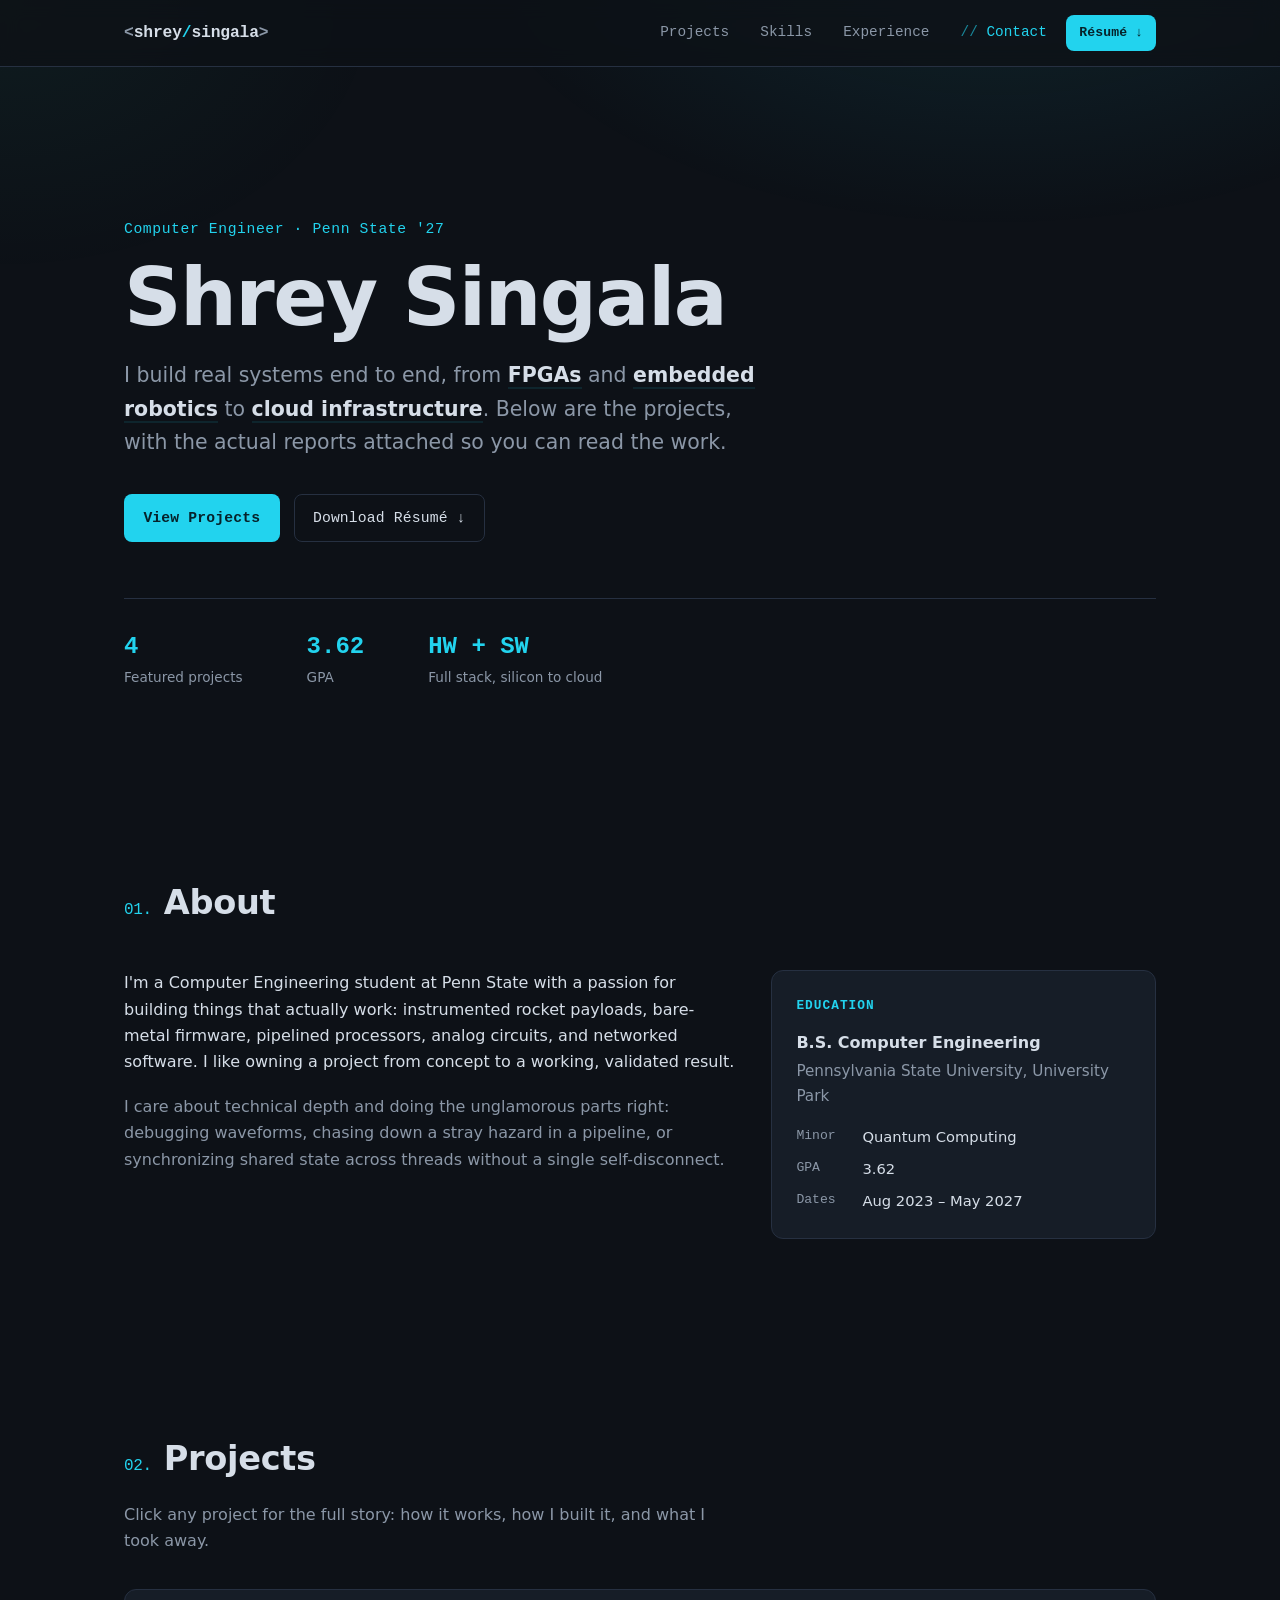
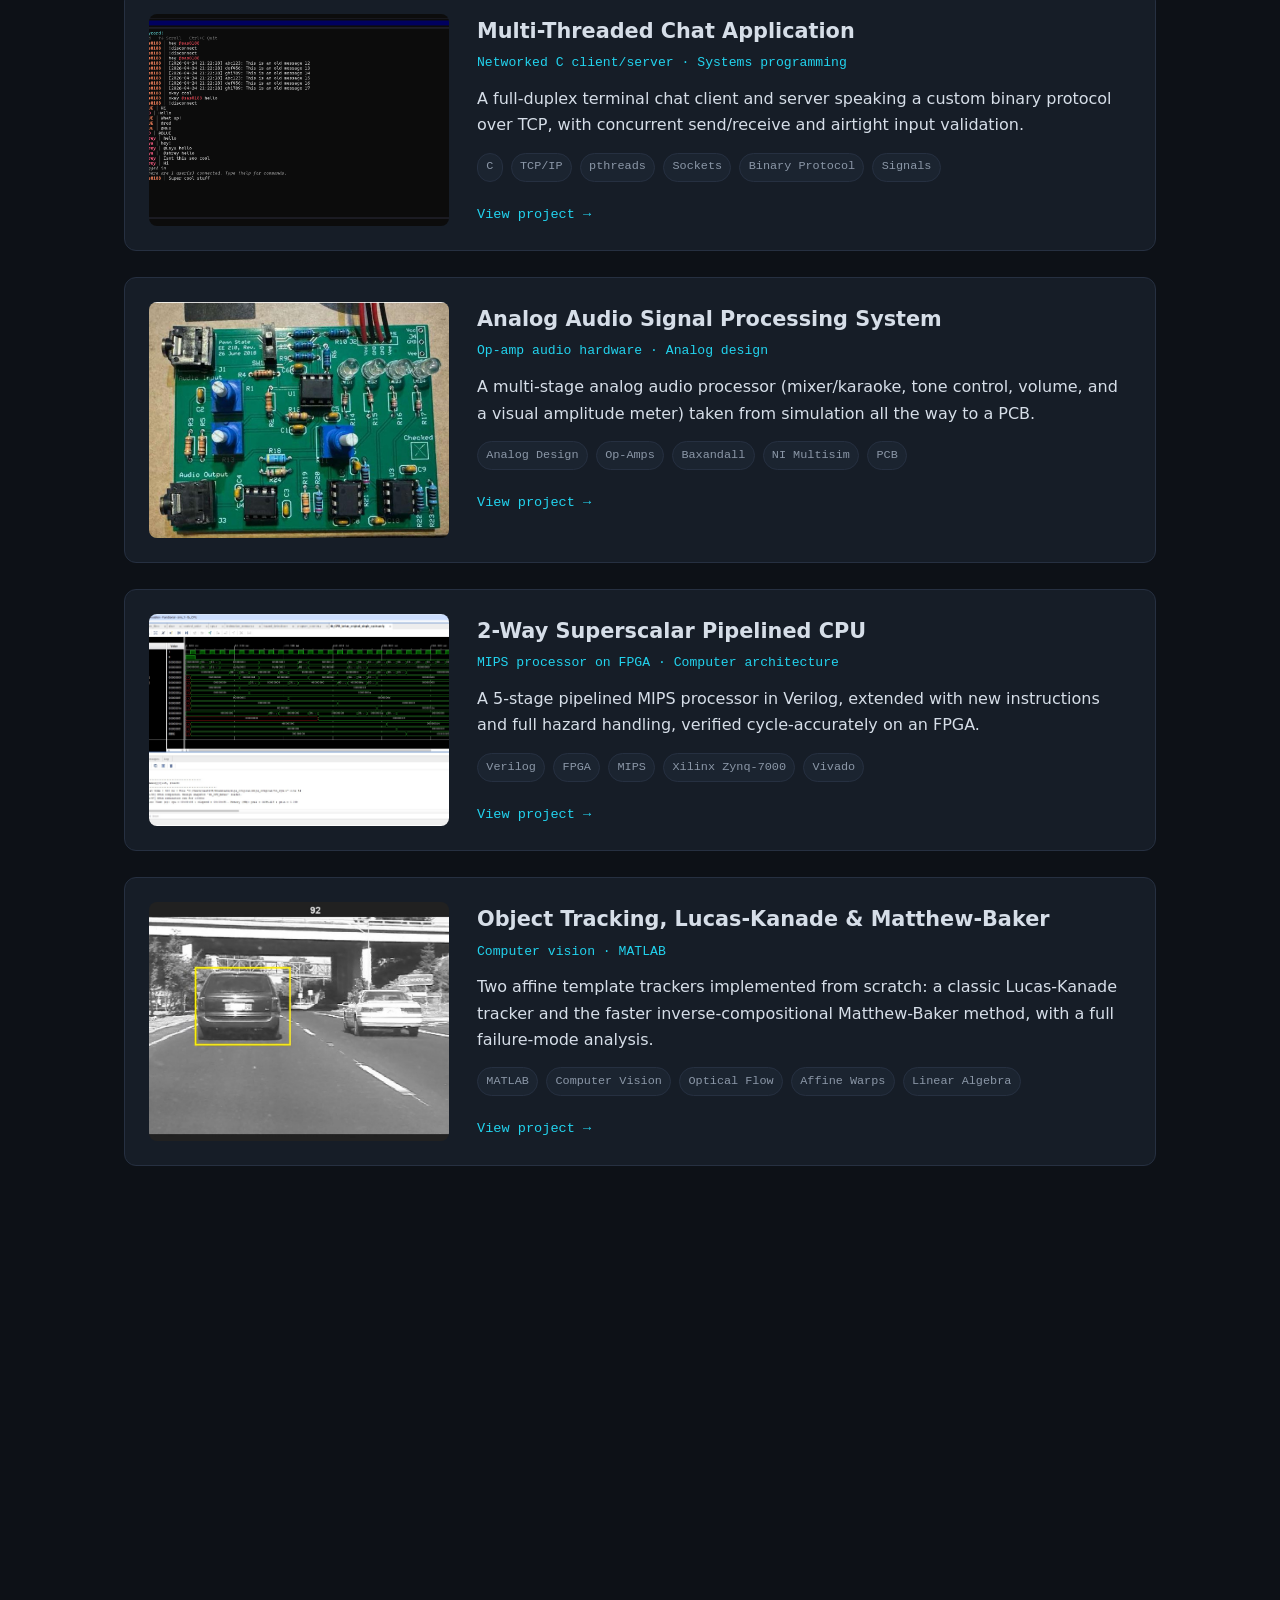
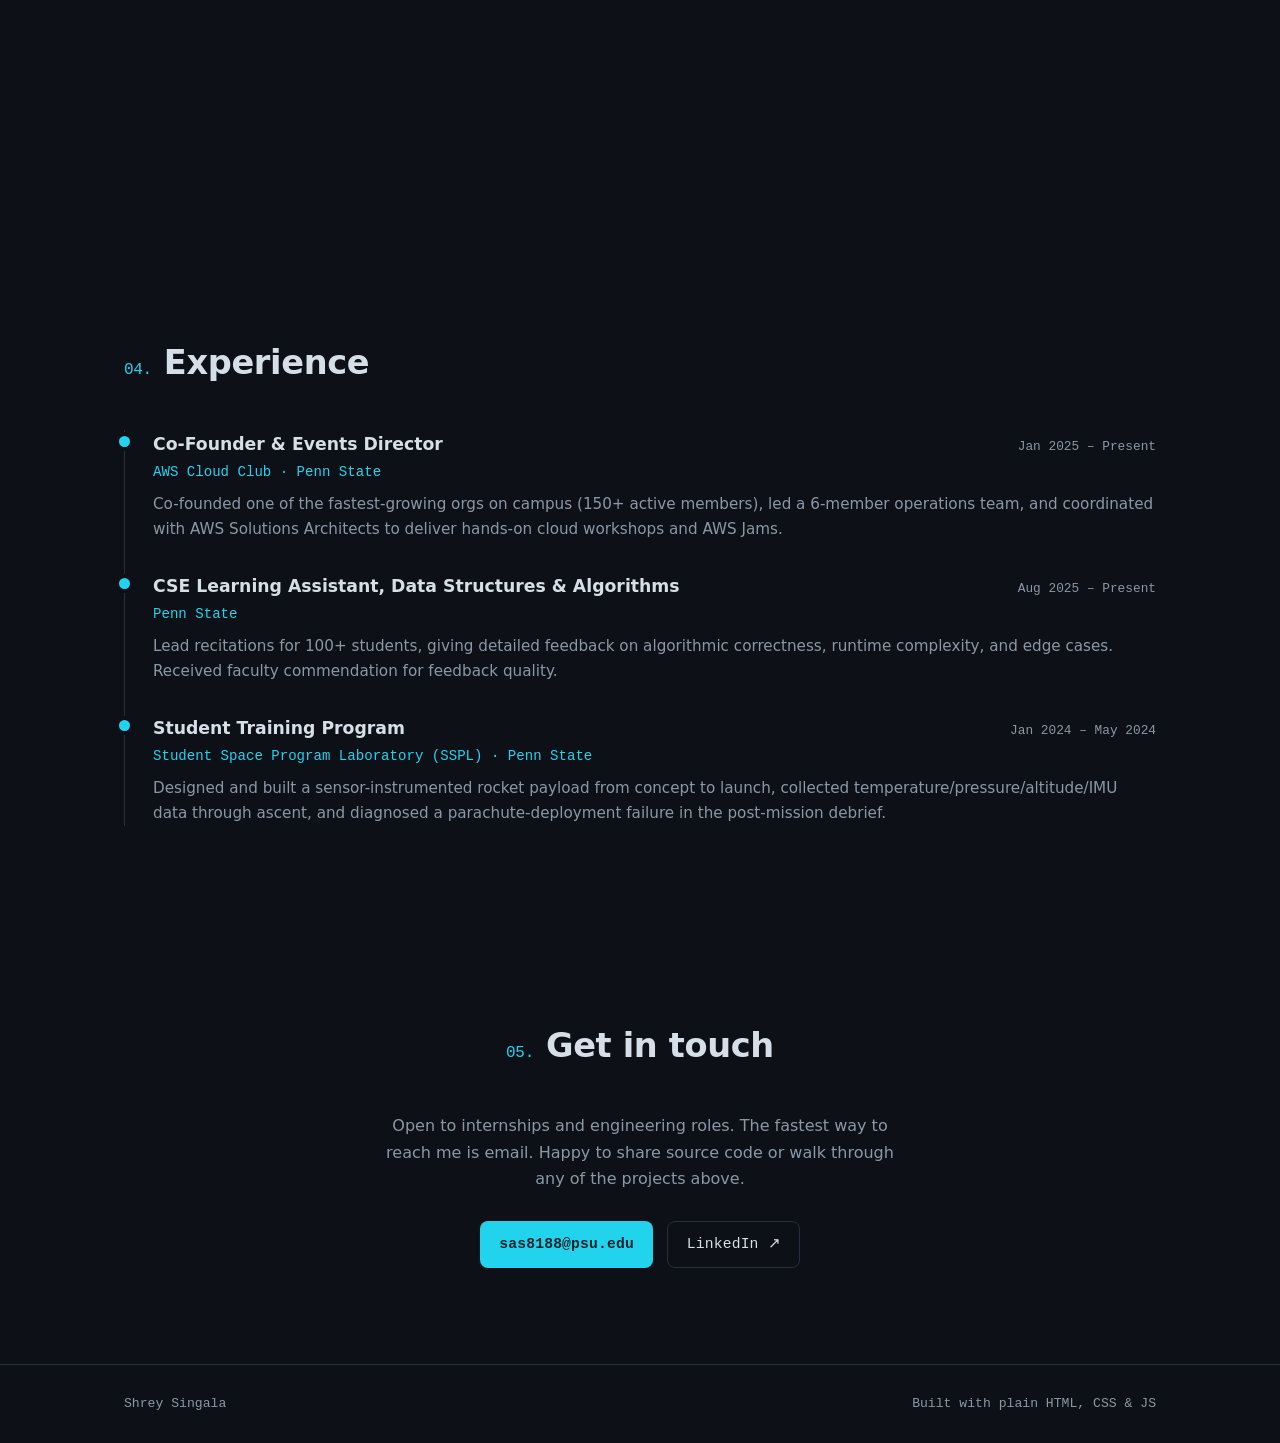
==== index.html @ 759f67b8 "Initial portfolio site Co-Authored-By: Claude Opus 4.8 <noreply@anthropic.com>" ====
<!DOCTYPE html>
<html lang="en">
<head>
  <meta charset="UTF-8" />
  <meta name="viewport" content="width=device-width, initial-scale=1.0" />
  <title>Shrey Singala | Computer Engineer</title>
  <meta name="description" content="Portfolio of Shrey Singala, Computer Engineering student at Penn State: embedded systems, FPGAs, firmware, and software projects with downloadable reports." />
  <link rel="preconnect" href="https://fonts.googleapis.com" />
  <link rel="icon" href="data:image/svg+xml,%3Csvg xmlns='http://www.w3.org/2000/svg' viewBox='0 0 100 100'%3E%3Crect width='100' height='100' rx='20' fill='%230d1117'/%3E%3Ctext x='50' y='68' font-size='56' text-anchor='middle' fill='%2322d3ee' font-family='monospace'%3ES%3C/text%3E%3C/svg%3E" />
  <link rel="stylesheet" href="css/styles.css" />
</head>
<body>
  <!-- ===================== NAV ===================== -->
  <header class="nav" id="top">
    <div class="nav__inner container">
      <a href="#top" class="nav__brand">
        <span class="nav__brand-bracket">&lt;</span>shrey<span class="nav__brand-slash">/</span>singala<span class="nav__brand-bracket">&gt;</span>
      </a>

      <button class="nav__toggle" id="navToggle" aria-label="Toggle navigation" aria-expanded="false" aria-controls="navMenu">
        <span></span><span></span><span></span>
      </button>

      <nav class="nav__menu" id="navMenu" aria-label="Primary">
        <a href="#projects" class="nav__link">Projects</a>
        <a href="#skills" class="nav__link">Skills</a>
        <a href="#experience" class="nav__link">Experience</a>
        <a href="#contact" class="nav__link">Contact</a>
        <a href="assets/resume/Shrey_Singala.pdf" class="btn btn--sm btn--accent" target="_blank" rel="noopener">Résumé ↓</a>
      </nav>
    </div>
  </header>

  <main>
    <!-- ===================== HERO ===================== -->
    <section class="hero">
      <div class="container hero__inner reveal">
        <p class="hero__eyebrow">Computer Engineer · Penn State '27</p>
        <h1 class="hero__title">Shrey Singala</h1>
        <p class="hero__tagline">
          I build real systems end to end, from <span class="hl">FPGAs</span> and
          <span class="hl">embedded robotics</span> to <span class="hl">cloud infrastructure</span>.
          Below are the projects, with the actual reports attached so you can read the work.
        </p>
        <div class="hero__cta">
          <a href="#projects" class="btn btn--accent">View Projects</a>
          <a href="assets/resume/Shrey_Singala.pdf" class="btn btn--ghost" target="_blank" rel="noopener">Download Résumé ↓</a>
        </div>
        <ul class="hero__stats">
          <li><span class="hero__stat-num">4</span><span class="hero__stat-label">Featured projects</span></li>
          <li><span class="hero__stat-num">3.62</span><span class="hero__stat-label">GPA</span></li>
          <li><span class="hero__stat-num">HW + SW</span><span class="hero__stat-label">Full stack, silicon to cloud</span></li>
        </ul>
      </div>
    </section>

    <!-- ===================== ABOUT ===================== -->
    <section class="section" id="about">
      <div class="container reveal">
        <h2 class="section__title"><span class="section__num">01.</span> About</h2>
        <div class="about__grid">
          <div class="about__bio">
            <p>
              I'm a Computer Engineering student at Penn State with a passion for building things that
              actually work: instrumented rocket payloads, bare-metal firmware, pipelined processors,
              analog circuits, and networked software. I like owning a project from concept to a
              working, validated result.
            </p>
            <p>
              I care about technical depth and doing the unglamorous parts right: debugging waveforms,
              chasing down a stray hazard in a pipeline, or synchronizing shared state across threads
              without a single self-disconnect.
            </p>
          </div>
          <aside class="about__card">
            <h3 class="about__card-title">Education</h3>
            <p class="about__degree">B.S. Computer Engineering</p>
            <p class="about__school">Pennsylvania State University, University Park</p>
            <ul class="about__meta">
              <li><span>Minor</span> Quantum Computing</li>
              <li><span>GPA</span> 3.62</li>
              <li><span>Dates</span> Aug 2023 – May 2027</li>
            </ul>
          </aside>
        </div>
      </div>
    </section>

    <!-- ===================== PROJECTS ===================== -->
    <section class="section" id="projects">
      <div class="container">
        <h2 class="section__title reveal"><span class="section__num">02.</span> Projects</h2>
        <p class="section__sub reveal">Click any project for the full story: how it works, how I built it, and what I took away.</p>

        <!-- Project 1: Chat App -->
        <a class="project reveal" href="projects/chat-application.html">
          <div class="project__media">
            <img src="assets/img/chat-interface.png" alt="Multi-threaded chat application terminal interface" loading="lazy" />
          </div>
          <div class="project__body">
            <div class="project__head">
              <h3 class="project__title">Multi-Threaded Chat Application</h3>
            </div>
            <p class="project__meta">Networked C client/server · Systems programming</p>
            <p class="project__lead">
              A full-duplex terminal chat client and server speaking a custom binary protocol over TCP,
              with concurrent send/receive and airtight input validation.
            </p>
            <ul class="project__tags">
              <li>C</li><li>TCP/IP</li><li>pthreads</li><li>Sockets</li><li>Binary Protocol</li><li>Signals</li>
            </ul>
            <span class="project__cta">View project →</span>
          </div>
        </a>

        <!-- Project 2: Analog Audio -->
        <a class="project reveal" href="projects/analog-audio.html">
          <div class="project__media">
            <img src="assets/img/analog-pcb.jpg" alt="Analog audio processor PCB layout" loading="lazy" />
          </div>
          <div class="project__body">
            <div class="project__head">
              <h3 class="project__title">Analog Audio Signal Processing System</h3>
            </div>
            <p class="project__meta">Op-amp audio hardware · Analog design</p>
            <p class="project__lead">
              A multi-stage analog audio processor (mixer/karaoke, tone control, volume, and a
              visual amplitude meter) taken from simulation all the way to a PCB.
            </p>
            <ul class="project__tags">
              <li>Analog Design</li><li>Op-Amps</li><li>Baxandall</li><li>NI Multisim</li><li>PCB</li>
            </ul>
            <span class="project__cta">View project →</span>
          </div>
        </a>

        <!-- Project 3: Pipelined CPU -->
        <a class="project reveal" href="projects/pipelined-cpu.html">
          <div class="project__media">
            <img src="assets/img/cpu-waveform.jpg" alt="Vivado waveform simulation of the pipelined CPU" loading="lazy" />
          </div>
          <div class="project__body">
            <div class="project__head">
              <h3 class="project__title">2-Way Superscalar Pipelined CPU</h3>
            </div>
            <p class="project__meta">MIPS processor on FPGA · Computer architecture</p>
            <p class="project__lead">
              A 5-stage pipelined MIPS processor in Verilog, extended with new instructions and full
              hazard handling, verified cycle-accurately on an FPGA.
            </p>
            <ul class="project__tags">
              <li>Verilog</li><li>FPGA</li><li>MIPS</li><li>Xilinx Zynq-7000</li><li>Vivado</li>
            </ul>
            <span class="project__cta">View project →</span>
          </div>
        </a>

        <!-- Project 4: Object Tracking (CV) -->
        <a class="project reveal" href="projects/object-tracking.html">
          <div class="project__media">
            <img src="assets/img/object-tracking-car.jpg" alt="Matthew-Baker tracker following a car" loading="lazy" />
          </div>
          <div class="project__body">
            <div class="project__head">
              <h3 class="project__title">Object Tracking, Lucas-Kanade &amp; Matthew-Baker</h3>
            </div>
            <p class="project__meta">Computer vision · MATLAB</p>
            <p class="project__lead">
              Two affine template trackers implemented from scratch: a classic Lucas-Kanade tracker and
              the faster inverse-compositional Matthew-Baker method, with a full failure-mode analysis.
            </p>
            <ul class="project__tags">
              <li>MATLAB</li><li>Computer Vision</li><li>Optical Flow</li><li>Affine Warps</li><li>Linear Algebra</li>
            </ul>
            <span class="project__cta">View project →</span>
          </div>
        </a>
      </div>
    </section>

    <!-- ===================== SKILLS ===================== -->
    <section class="section" id="skills">
      <div class="container reveal">
        <h2 class="section__title"><span class="section__num">03.</span> Skills</h2>
        <div class="skills__grid">
          <div class="skills__group">
            <h3 class="skills__label">Software</h3>
            <ul class="skills__list">
              <li>C / C++</li><li>Python</li><li>Java</li><li>MySQL</li><li>AWS</li><li>TCP/IP</li><li>Git</li><li>Data Analysis</li>
            </ul>
          </div>
          <div class="skills__group">
            <h3 class="skills__label">Hardware</h3>
            <ul class="skills__list">
              <li>Verilog</li><li>FPGA</li><li>STM32</li><li>Bare-Metal Firmware</li><li>I2C</li><li>PWM</li><li>Sensor Fusion</li><li>PID/LQR Control</li><li>3D Modeling</li><li>Analog Circuit Design</li><li>PCB Prototyping</li>
            </ul>
          </div>
        </div>
      </div>
    </section>

    <!-- ===================== EXPERIENCE ===================== -->
    <section class="section" id="experience">
      <div class="container reveal">
        <h2 class="section__title"><span class="section__num">04.</span> Experience</h2>
        <ol class="timeline">
          <li class="timeline__item">
            <div class="timeline__head">
              <h3 class="timeline__role">Co-Founder &amp; Events Director</h3>
              <span class="timeline__date">Jan 2025 – Present</span>
            </div>
            <p class="timeline__org">AWS Cloud Club · Penn State</p>
            <p class="timeline__desc">Co-founded one of the fastest-growing orgs on campus (150+ active members), led a 6-member operations team, and coordinated with AWS Solutions Architects to deliver hands-on cloud workshops and AWS Jams.</p>
          </li>
          <li class="timeline__item">
            <div class="timeline__head">
              <h3 class="timeline__role">CSE Learning Assistant, Data Structures &amp; Algorithms</h3>
              <span class="timeline__date">Aug 2025 – Present</span>
            </div>
            <p class="timeline__org">Penn State</p>
            <p class="timeline__desc">Lead recitations for 100+ students, giving detailed feedback on algorithmic correctness, runtime complexity, and edge cases. Received faculty commendation for feedback quality.</p>
          </li>
          <li class="timeline__item">
            <div class="timeline__head">
              <h3 class="timeline__role">Student Training Program</h3>
              <span class="timeline__date">Jan 2024 – May 2024</span>
            </div>
            <p class="timeline__org">Student Space Program Laboratory (SSPL) · Penn State</p>
            <p class="timeline__desc">Designed and built a sensor-instrumented rocket payload from concept to launch, collected temperature/pressure/altitude/IMU data through ascent, and diagnosed a parachute-deployment failure in the post-mission debrief.</p>
          </li>
        </ol>
      </div>
    </section>

    <!-- ===================== CONTACT ===================== -->
    <section class="section section--contact" id="contact">
      <div class="container reveal">
        <h2 class="section__title"><span class="section__num">05.</span> Get in touch</h2>
        <p class="contact__lead">
          Open to internships and engineering roles. The fastest way to reach me is email.
          Happy to share source code or walk through any of the projects above.
        </p>
        <div class="contact__actions">
          <a href="mailto:sas8188@psu.edu" class="btn btn--accent">sas8188@psu.edu</a>
          <a href="https://www.linkedin.com/in/shrey-singala" class="btn btn--ghost" target="_blank" rel="noopener">LinkedIn ↗</a>
        </div>
      </div>
    </section>
  </main>

  <footer class="footer">
    <div class="container footer__inner">
      <span>Shrey Singala</span>
      <span class="footer__built">Built with plain HTML, CSS &amp; JS</span>
    </div>
  </footer>

  <script src="js/main.js"></script>
</body>
</html>
---- css/styles.css ----
/* ============================================================
   Shrey Singala - Portfolio
   Dark technical theme. No external fonts or CDNs.
   ============================================================ */

:root {
  --bg:        #0d1117;
  --bg-alt:    #0f151d;
  --surface:   #161d27;
  --surface-2: #1b2430;
  --border:    #263041;
  --text:      #d6dee8;
  --text-dim:  #8b97a7;
  --text-faint:#61708250;
  --accent:    #22d3ee;
  --accent-2:  #38f0c0;
  --accent-dim:#22d3ee1a;
  --live:      #f2b544;
  --radius:    12px;
  --radius-sm: 8px;
  --maxw:      1080px;
  --mono: ui-monospace, "SF Mono", "JetBrains Mono", "Cascadia Code", Menlo, Consolas, monospace;
  --sans: system-ui, -apple-system, "Segoe UI", Roboto, Helvetica, Arial, sans-serif;
}

* { box-sizing: border-box; }

html { scroll-behavior: smooth; scroll-padding-top: 84px; }

body {
  margin: 0;
  background: var(--bg);
  color: var(--text);
  font-family: var(--sans);
  font-size: 16px;
  line-height: 1.65;
  -webkit-font-smoothing: antialiased;
  overflow-x: hidden;
}

/* subtle grid backdrop */
body::before {
  content: "";
  position: fixed;
  inset: 0;
  z-index: -1;
  background:
    radial-gradient(900px 500px at 78% -8%, rgba(34,211,238,.10), transparent 60%),
    radial-gradient(700px 500px at 0% 0%, rgba(56,240,192,.05), transparent 55%);
  pointer-events: none;
}

a { color: inherit; text-decoration: none; }
code {
  font-family: var(--mono);
  font-size: .88em;
  background: var(--surface-2);
  padding: .12em .4em;
  border-radius: 5px;
  color: var(--accent-2);
}

.container { width: 100%; max-width: var(--maxw); margin: 0 auto; padding: 0 24px; }

/* ---------- buttons ---------- */
.btn {
  display: inline-flex;
  align-items: center;
  gap: .5em;
  font-family: var(--mono);
  font-size: .92rem;
  font-weight: 500;
  letter-spacing: .01em;
  padding: .72em 1.25em;
  border-radius: var(--radius-sm);
  border: 1px solid transparent;
  cursor: pointer;
  transition: transform .15s ease, background .2s ease, border-color .2s ease, box-shadow .2s ease;
  white-space: nowrap;
}
.btn--sm { padding: .5em .9em; font-size: .82rem; }
.btn--accent {
  background: var(--accent);
  color: #06222a;
  font-weight: 600;
}
.btn--accent:hover { transform: translateY(-2px); box-shadow: 0 8px 22px -8px var(--accent); }
.btn--ghost {
  border-color: var(--border);
  color: var(--text);
  background: transparent;
}
.btn--ghost:hover { border-color: var(--accent); color: var(--accent); transform: translateY(-2px); }

/* ---------- nav ---------- */
.nav {
  position: sticky;
  top: 0;
  z-index: 50;
  background: rgba(13,17,23,.78);
  backdrop-filter: blur(10px);
  border-bottom: 1px solid var(--border);
}
.nav__inner {
  display: flex;
  align-items: center;
  justify-content: space-between;
  height: 66px;
}
.nav__brand {
  font-family: var(--mono);
  font-weight: 600;
  font-size: 1.02rem;
  letter-spacing: -.01em;
}
.nav__brand-bracket { color: var(--text-dim); }
.nav__brand-slash { color: var(--accent); }
.nav__menu { display: flex; align-items: center; gap: 8px; }
.nav__link {
  font-family: var(--mono);
  font-size: .9rem;
  color: var(--text-dim);
  padding: .5em .8em;
  border-radius: var(--radius-sm);
  transition: color .18s ease, background .18s ease;
}
.nav__link:hover { color: var(--text); }
.nav__link.is-active { color: var(--accent); }
.nav__link.is-active::before { content: "// "; color: var(--accent); opacity: .6; }

.nav__toggle {
  display: none;
  flex-direction: column;
  justify-content: center;
  gap: 5px;
  width: 42px;
  height: 42px;
  background: transparent;
  border: 1px solid var(--border);
  border-radius: var(--radius-sm);
  cursor: pointer;
}
.nav__toggle span {
  display: block;
  width: 20px;
  height: 2px;
  margin: 0 auto;
  background: var(--text);
  transition: transform .25s ease, opacity .2s ease;
}
.nav__toggle[aria-expanded="true"] span:nth-child(1) { transform: translateY(7px) rotate(45deg); }
.nav__toggle[aria-expanded="true"] span:nth-child(2) { opacity: 0; }
.nav__toggle[aria-expanded="true"] span:nth-child(3) { transform: translateY(-7px) rotate(-45deg); }

/* ---------- hero ---------- */
.hero { padding: clamp(70px, 13vw, 150px) 0 clamp(50px, 8vw, 90px); }
.hero__eyebrow {
  font-family: var(--mono);
  color: var(--accent);
  font-size: .92rem;
  letter-spacing: .04em;
  margin: 0 0 16px;
}
.hero__title {
  font-size: clamp(2.6rem, 8vw, 5rem);
  line-height: 1.02;
  margin: 0 0 20px;
  font-weight: 700;
  letter-spacing: -.02em;
}
.hero__tagline {
  max-width: 640px;
  font-size: clamp(1.05rem, 2.2vw, 1.28rem);
  color: var(--text-dim);
  margin: 0 0 34px;
}
.hl { color: var(--text); font-weight: 600; border-bottom: 2px solid var(--accent-dim); }
.hero__cta { display: flex; flex-wrap: wrap; gap: 14px; margin-bottom: 56px; }

.hero__stats {
  display: flex;
  flex-wrap: wrap;
  gap: clamp(24px, 6vw, 64px);
  list-style: none;
  margin: 0;
  padding: 28px 0 0;
  border-top: 1px solid var(--border);
}
.hero__stats li { display: flex; flex-direction: column; }
.hero__stat-num {
  font-family: var(--mono);
  font-size: 1.5rem;
  font-weight: 600;
  color: var(--accent);
}
.hero__stat-label { font-size: .85rem; color: var(--text-dim); }

/* ---------- sections ---------- */
.section { padding: clamp(56px, 9vw, 96px) 0; }
.section__title {
  display: flex;
  align-items: baseline;
  gap: 12px;
  font-size: clamp(1.5rem, 4vw, 2.1rem);
  margin: 0 0 40px;
  font-weight: 700;
  letter-spacing: -.01em;
}
.section__num {
  font-family: var(--mono);
  font-size: 1rem;
  color: var(--accent);
  font-weight: 500;
}

/* ---------- about ---------- */
.about__grid { display: grid; grid-template-columns: 1.6fr 1fr; gap: 32px; align-items: start; }
.about__bio p { margin: 0 0 18px; color: var(--text-dim); }
.about__bio p:first-child { color: var(--text); }
.about__card {
  background: var(--surface);
  border: 1px solid var(--border);
  border-radius: var(--radius);
  padding: 24px;
}
.about__card-title {
  font-family: var(--mono);
  font-size: .8rem;
  text-transform: uppercase;
  letter-spacing: .08em;
  color: var(--accent);
  margin: 0 0 14px;
}
.about__degree { font-weight: 600; margin: 0 0 2px; }
.about__school { color: var(--text-dim); margin: 0 0 16px; font-size: .95rem; }
.about__meta { list-style: none; margin: 0; padding: 0; display: grid; gap: 8px; }
.about__meta li { font-size: .92rem; display: flex; gap: 10px; }
.about__meta li span {
  font-family: var(--mono);
  color: var(--text-dim);
  min-width: 56px;
  font-size: .82rem;
}

/* ---------- projects ---------- */
.project {
  display: grid;
  grid-template-columns: 300px 1fr;
  gap: 28px;
  background: var(--surface);
  border: 1px solid var(--border);
  border-radius: var(--radius);
  padding: 24px;
  margin-bottom: 26px;
  transition: transform .2s ease, border-color .2s ease, box-shadow .2s ease;
}
.project:hover {
  transform: translateY(-4px);
  border-color: var(--accent);
  box-shadow: 0 16px 40px -22px rgba(34,211,238,.5);
}
.project__media { min-height: 180px; }
.media-placeholder {
  height: 100%;
  min-height: 180px;
  border: 1px dashed var(--border);
  border-radius: var(--radius-sm);
  background: repeating-linear-gradient(45deg, var(--surface-2), var(--surface-2) 12px, transparent 12px, transparent 24px);
  display: flex;
  flex-direction: column;
  align-items: center;
  justify-content: center;
  gap: 10px;
  text-align: center;
  padding: 20px;
}
.media-placeholder__icon { font-size: 2.4rem; filter: grayscale(.2); }
.media-placeholder__text {
  font-family: var(--mono);
  font-size: .78rem;
  color: var(--text-dim);
  max-width: 180px;
}
/* Real media dropped into a project card (replaces .media-placeholder) */
.project__media img,
.project__media video {
  display: block;
  width: 100%;
  height: 100%;
  min-height: 180px;
  object-fit: cover;
  border-radius: var(--radius-sm);
}

.project__head { display: flex; align-items: center; gap: 12px; flex-wrap: wrap; margin-bottom: 4px; }
.project__title { font-size: 1.3rem; margin: 0; font-weight: 700; }
.project__meta { font-family: var(--mono); font-size: .82rem; color: var(--accent); margin: 0 0 12px; }
.project__lead { color: var(--text); margin: 0 0 14px; }
.project__points { margin: 0 0 16px; padding-left: 0; list-style: none; display: grid; gap: 8px; }
.project__points li { position: relative; padding-left: 22px; color: var(--text-dim); font-size: .95rem; }
.project__points li::before {
  content: "▸";
  position: absolute;
  left: 2px;
  color: var(--accent);
}
.project__tags { display: flex; flex-wrap: wrap; gap: 8px; list-style: none; padding: 0; margin: 0 0 18px; }
.project__tags li {
  font-family: var(--mono);
  font-size: .74rem;
  color: var(--text-dim);
  background: var(--surface-2);
  border: 1px solid var(--border);
  padding: .32em .7em;
  border-radius: 100px;
}
.project__actions { display: flex; align-items: center; flex-wrap: wrap; gap: 14px; }
.project__note {
  font-family: var(--mono);
  font-size: .82rem;
  color: var(--live);
}
.project__cta {
  display: inline-block;
  font-family: var(--mono);
  font-size: .85rem;
  color: var(--accent);
  transition: transform .18s ease;
}
.project:hover .project__cta { transform: translateX(4px); }
.section__sub { color: var(--text-dim); margin: -24px 0 34px; max-width: 620px; }

.badge {
  font-family: var(--mono);
  font-size: .68rem;
  text-transform: uppercase;
  letter-spacing: .06em;
  padding: .3em .7em;
  border-radius: 100px;
  font-weight: 600;
}
.badge--live { color: var(--live); background: rgba(242,181,68,.12); border: 1px solid rgba(242,181,68,.35); }
.badge--personal { color: var(--accent-2); background: rgba(56,240,192,.1); border: 1px solid rgba(56,240,192,.3); }

/* details / expandable */
.details {
  width: 100%;
  border: 1px solid var(--border);
  border-radius: var(--radius-sm);
  background: var(--bg-alt);
}
.details__summary {
  font-family: var(--mono);
  font-size: .85rem;
  color: var(--accent);
  padding: .7em 1em;
  cursor: pointer;
  list-style: none;
}
.details__summary::-webkit-details-marker { display: none; }
.details__summary::before { content: "+ "; }
.details[open] .details__summary::before { content: "− "; }
.details__body { padding: 0 1em 1em; }
.details__body p { margin: 0 0 10px; font-size: .92rem; color: var(--text-dim); }
.details__foot { font-family: var(--mono); font-size: .8rem; color: var(--text-faint); }

/* ---------- skills ---------- */
.skills__grid { display: grid; grid-template-columns: 1fr 1fr; gap: 28px; }
.skills__group {
  background: var(--surface);
  border: 1px solid var(--border);
  border-radius: var(--radius);
  padding: 24px;
}
.skills__label {
  font-family: var(--mono);
  font-size: .8rem;
  text-transform: uppercase;
  letter-spacing: .08em;
  color: var(--accent);
  margin: 0 0 16px;
}
.skills__list { display: flex; flex-wrap: wrap; gap: 10px; list-style: none; margin: 0; padding: 0; }
.skills__list li {
  font-family: var(--mono);
  font-size: .85rem;
  padding: .45em .85em;
  background: var(--surface-2);
  border: 1px solid var(--border);
  border-radius: var(--radius-sm);
  transition: border-color .18s ease, color .18s ease;
}
.skills__list li:hover { border-color: var(--accent); color: var(--accent); }

/* ---------- experience timeline ---------- */
.timeline { list-style: none; margin: 0; padding: 0; }
.timeline__item {
  position: relative;
  padding: 0 0 30px 28px;
  border-left: 1px solid var(--border);
}
.timeline__item:last-child { padding-bottom: 0; }
.timeline__item::before {
  content: "";
  position: absolute;
  left: -6px;
  top: 6px;
  width: 11px;
  height: 11px;
  border-radius: 50%;
  background: var(--accent);
  box-shadow: 0 0 0 4px var(--bg);
}
.timeline__head { display: flex; align-items: baseline; justify-content: space-between; gap: 16px; flex-wrap: wrap; }
.timeline__role { font-size: 1.08rem; margin: 0; font-weight: 600; }
.timeline__date { font-family: var(--mono); font-size: .8rem; color: var(--text-dim); white-space: nowrap; }
.timeline__org { font-family: var(--mono); font-size: .88rem; color: var(--accent); margin: 2px 0 8px; }
.timeline__desc { color: var(--text-dim); margin: 0; font-size: .95rem; }

/* ---------- contact ---------- */
.section--contact { text-align: center; }
.section--contact .section__title { justify-content: center; }
.contact__lead { max-width: 540px; margin: 0 auto 28px; color: var(--text-dim); }
.contact__actions { display: flex; justify-content: center; flex-wrap: wrap; gap: 14px; }

/* ---------- footer ---------- */
.footer { border-top: 1px solid var(--border); padding: 28px 0; }
.footer__inner {
  display: flex;
  justify-content: space-between;
  align-items: center;
  flex-wrap: wrap;
  gap: 8px;
  font-family: var(--mono);
  font-size: .82rem;
  color: var(--text-dim);
}

/* ---------- reveal on scroll ---------- */
.reveal { opacity: 0; transform: translateY(24px); transition: opacity .6s ease, transform .6s ease; }
.reveal.is-visible { opacity: 1; transform: none; }

/* ============================================================
   PROJECT DETAIL PAGES
   ============================================================ */
.pp { padding: 40px 0 80px; }
.pp-back {
  display: inline-block;
  font-family: var(--mono);
  font-size: .88rem;
  color: var(--text-dim);
  margin-bottom: 28px;
  transition: color .18s ease, transform .18s ease;
}
.pp-back:hover { color: var(--accent); transform: translateX(-3px); }

.pp-hero { max-width: 760px; margin-bottom: 40px; }
.pp-eyebrow {
  display: flex;
  align-items: center;
  gap: 12px;
  flex-wrap: wrap;
  font-family: var(--mono);
  font-size: .85rem;
  color: var(--accent);
  margin-bottom: 16px;
}
.pp-title {
  font-size: clamp(2rem, 5.5vw, 3.1rem);
  line-height: 1.08;
  margin: 0 0 20px;
  font-weight: 700;
  letter-spacing: -.02em;
}
.pp-lead { font-size: clamp(1.05rem, 2.2vw, 1.22rem); color: var(--text-dim); margin: 0 0 24px; }
.pp-lead strong { color: var(--text); font-weight: 600; }
.pp-tags { display: flex; flex-wrap: wrap; gap: 8px; list-style: none; padding: 0; margin: 0; }
.pp-tags li {
  font-family: var(--mono);
  font-size: .76rem;
  color: var(--text-dim);
  background: var(--surface-2);
  border: 1px solid var(--border);
  padding: .35em .75em;
  border-radius: 100px;
}
.pp-hero__actions { margin-top: 24px; }

/* gallery */
.pp-gallery { margin-bottom: 56px; }
.shot {
  border: 1px dashed var(--border);
  border-radius: var(--radius);
  background: repeating-linear-gradient(45deg, var(--surface-2), var(--surface-2) 12px, transparent 12px, transparent 24px);
  display: flex;
  flex-direction: column;
  align-items: center;
  justify-content: center;
  gap: 10px;
  text-align: center;
  padding: 20px;
  color: var(--text-dim);
}
.shot--main { min-height: 320px; margin-bottom: 14px; }
.shot__icon { font-size: 2.8rem; }
.shot__label { font-family: var(--mono); font-size: .8rem; max-width: 240px; }
.pp-gallery__thumbs { display: grid; grid-template-columns: repeat(3, 1fr); gap: 14px; }
.pp-gallery__thumbs .shot { min-height: 130px; }
.pp-gallery__thumbs .shot__label { font-size: .74rem; }
/* Real media dropped into the project gallery (replaces a .shot box) */
.pp-gallery img,
.pp-gallery video { display: block; width: 100%; border-radius: var(--radius); }
.pp-gallery > img,
.pp-gallery > video { min-height: 320px; object-fit: cover; margin-bottom: 14px; }
.pp-gallery__thumbs img,
.pp-gallery__thumbs video { min-height: 130px; height: 100%; object-fit: cover; }

/* content */
.pp-content { max-width: 760px; }
.pp-section { margin-bottom: 48px; }
.pp-section__title {
  display: flex;
  align-items: baseline;
  gap: 12px;
  font-size: 1.5rem;
  margin: 0 0 20px;
  font-weight: 700;
}
.pp-section__num { font-family: var(--mono); font-size: .95rem; color: var(--accent); }
.pp-section p { color: var(--text-dim); margin: 0 0 16px; }
.pp-section p strong { color: var(--text); font-weight: 600; }

.pp-steps { list-style: none; counter-reset: step; margin: 0; padding: 0; }
.pp-step {
  position: relative;
  background: var(--surface);
  border: 1px solid var(--border);
  border-left: 3px solid var(--accent);
  border-radius: var(--radius-sm);
  padding: 18px 20px;
  margin-bottom: 14px;
}
.pp-step h3 { margin: 0 0 8px; font-size: 1.05rem; font-weight: 600; }
.pp-step p { margin: 0; font-size: .95rem; }

.learn-grid { list-style: none; margin: 0; padding: 0; display: grid; gap: 10px; }
.learn-item {
  position: relative;
  padding: 14px 16px 14px 42px;
  background: var(--surface);
  border: 1px solid var(--border);
  border-radius: var(--radius-sm);
  color: var(--text);
  font-size: .95rem;
}
.learn-item::before {
  content: "✓";
  position: absolute;
  left: 16px;
  color: var(--accent-2);
  font-weight: 700;
}

/* prev / next */
.pp-nav {
  display: flex;
  justify-content: space-between;
  gap: 16px;
  margin-top: 24px;
  padding-top: 28px;
  border-top: 1px solid var(--border);
}
.pp-nav__spacer { flex: 1; }
.pp-nav__link {
  display: flex;
  flex-direction: column;
  gap: 4px;
  padding: 16px 20px;
  background: var(--surface);
  border: 1px solid var(--border);
  border-radius: var(--radius-sm);
  max-width: 48%;
  transition: transform .18s ease, border-color .18s ease;
}
.pp-nav__link:hover { border-color: var(--accent); transform: translateY(-3px); }
.pp-nav__link--next { text-align: right; margin-left: auto; }
.pp-nav__dir { font-family: var(--mono); font-size: .78rem; color: var(--accent); }
.pp-nav__name { font-weight: 600; font-size: .98rem; }

/* ---------- responsive ---------- */
@media (max-width: 860px) {
  .project { grid-template-columns: 1fr; }
  .project__media { min-height: 0; }
  .media-placeholder { min-height: 150px; }
  .about__grid { grid-template-columns: 1fr; }
}

@media (max-width: 640px) {
  .pp-gallery__thumbs { grid-template-columns: 1fr; }
  .shot--main { min-height: 220px; }
  .pp-nav { flex-direction: column; }
  .pp-nav__link { max-width: 100%; }
  .pp-nav__link--next { text-align: left; }
}

@media (max-width: 720px) {
  .skills__grid { grid-template-columns: 1fr; }

  .nav__toggle { display: flex; }
  .nav__menu {
    position: absolute;
    top: 66px;
    left: 0;
    right: 0;
    flex-direction: column;
    align-items: stretch;
    gap: 4px;
    background: var(--bg-alt);
    border-bottom: 1px solid var(--border);
    padding: 12px 24px 20px;
    transform: translateY(-8px);
    opacity: 0;
    pointer-events: none;
    transition: opacity .2s ease, transform .2s ease;
  }
  .nav__menu.is-open { opacity: 1; transform: none; pointer-events: auto; }
  .nav__link { padding: .8em .6em; }
  .nav__menu .btn { width: 100%; justify-content: center; margin-top: 8px; }
}

@media (prefers-reduced-motion: reduce) {
  * { scroll-behavior: auto !important; }
  .reveal { opacity: 1; transform: none; transition: none; }
  .btn:hover, .project:hover { transform: none; }
}
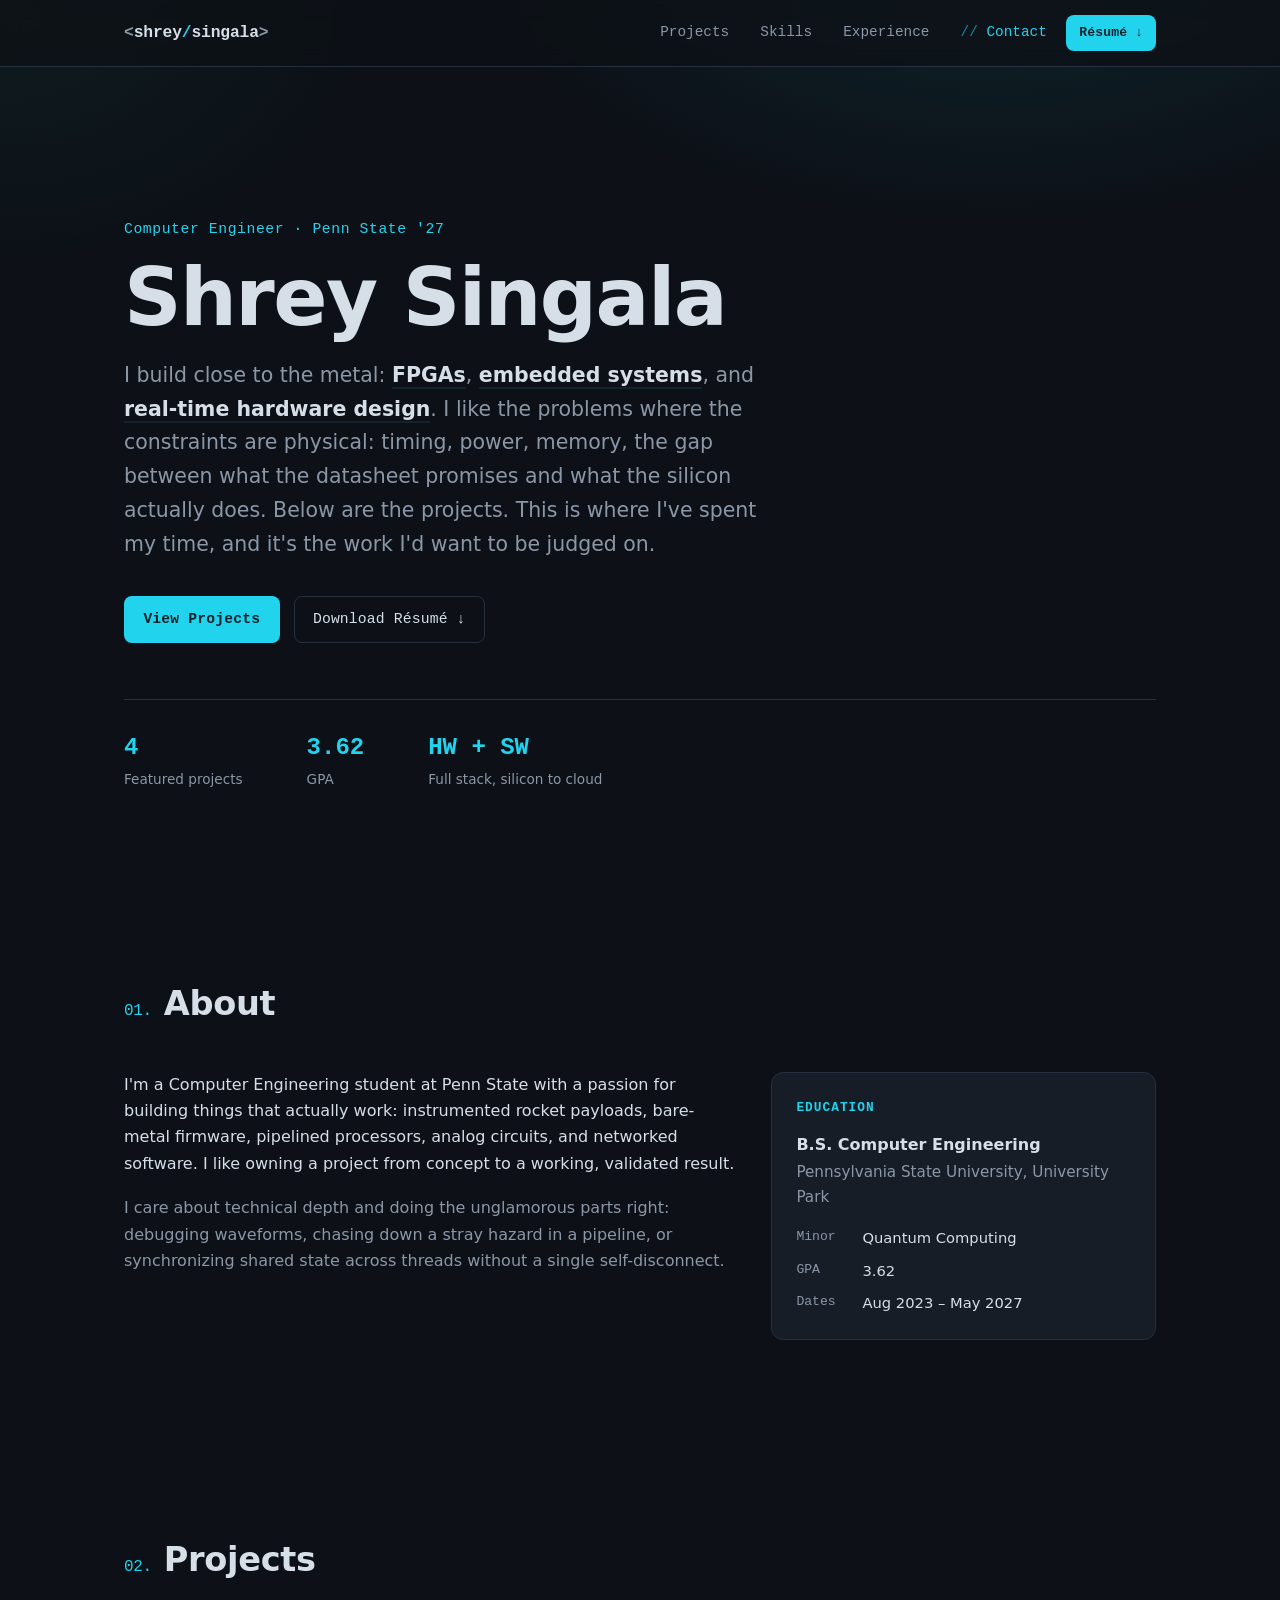
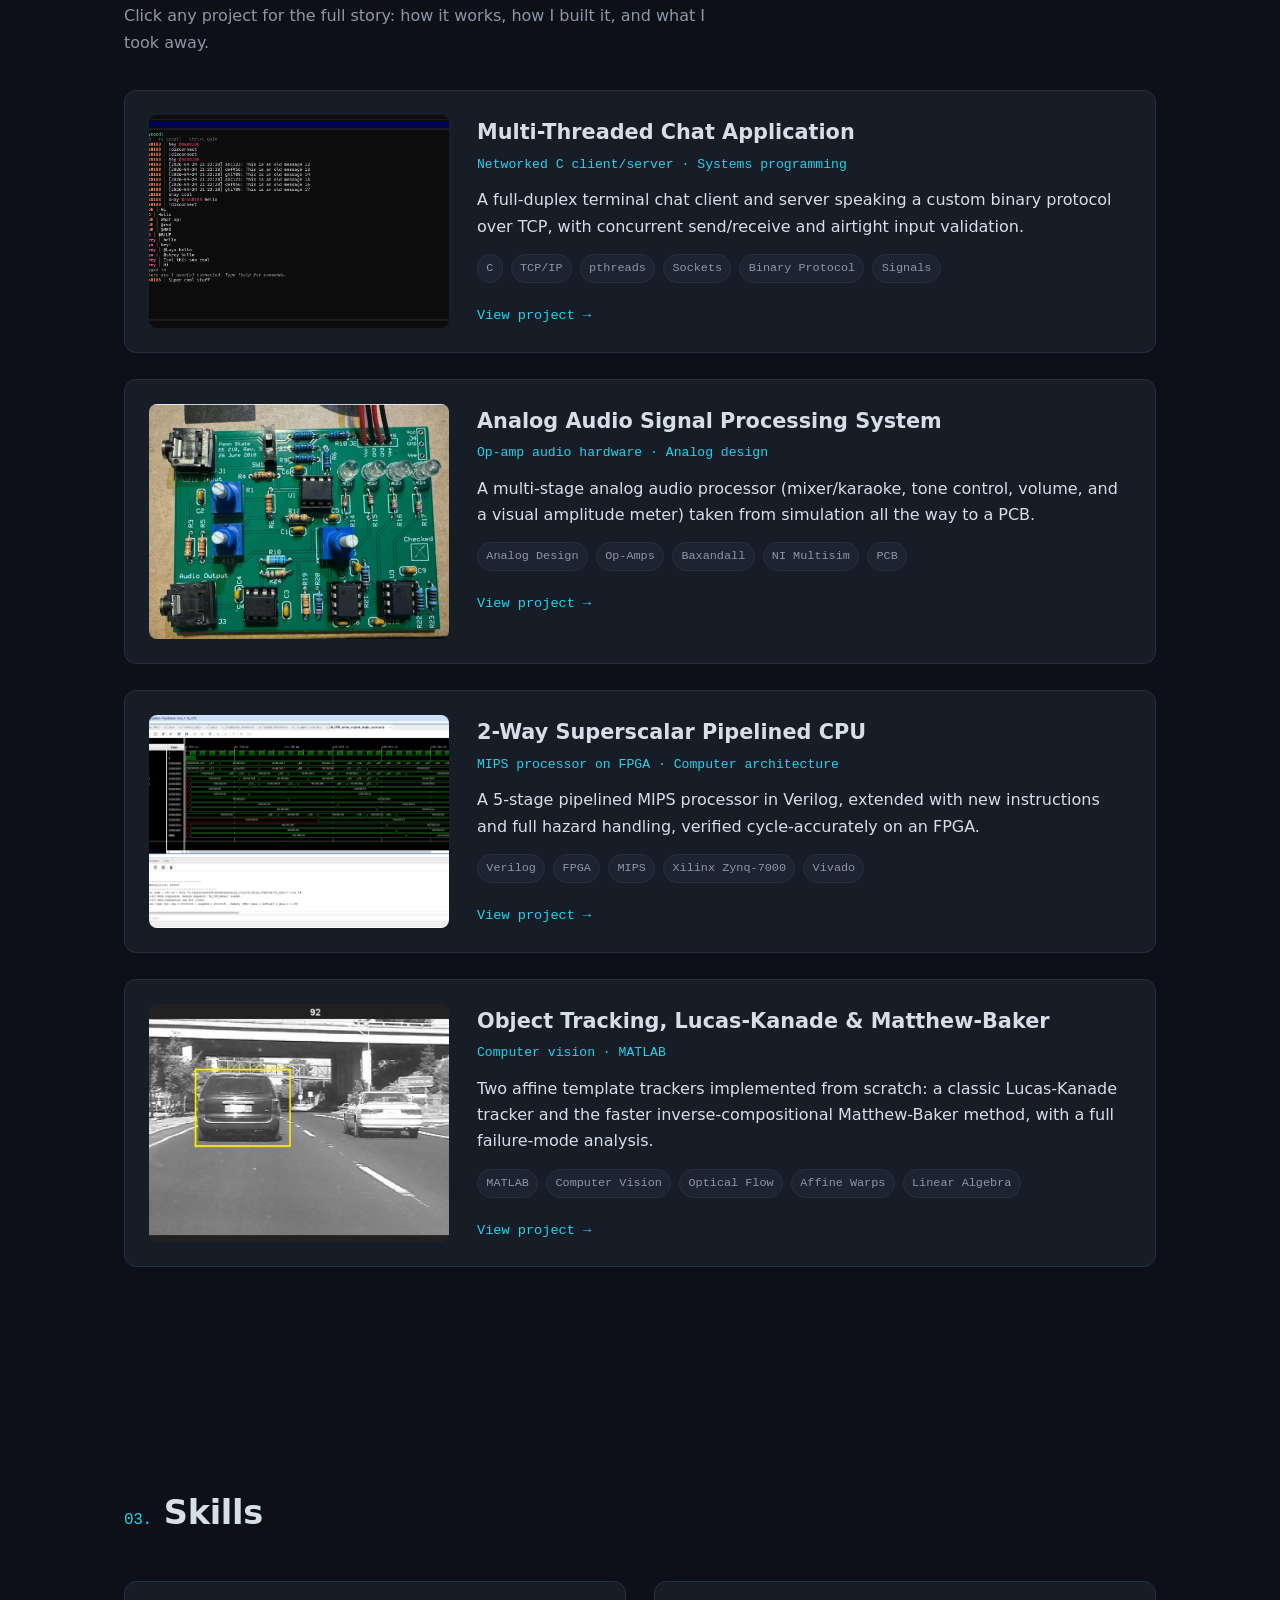
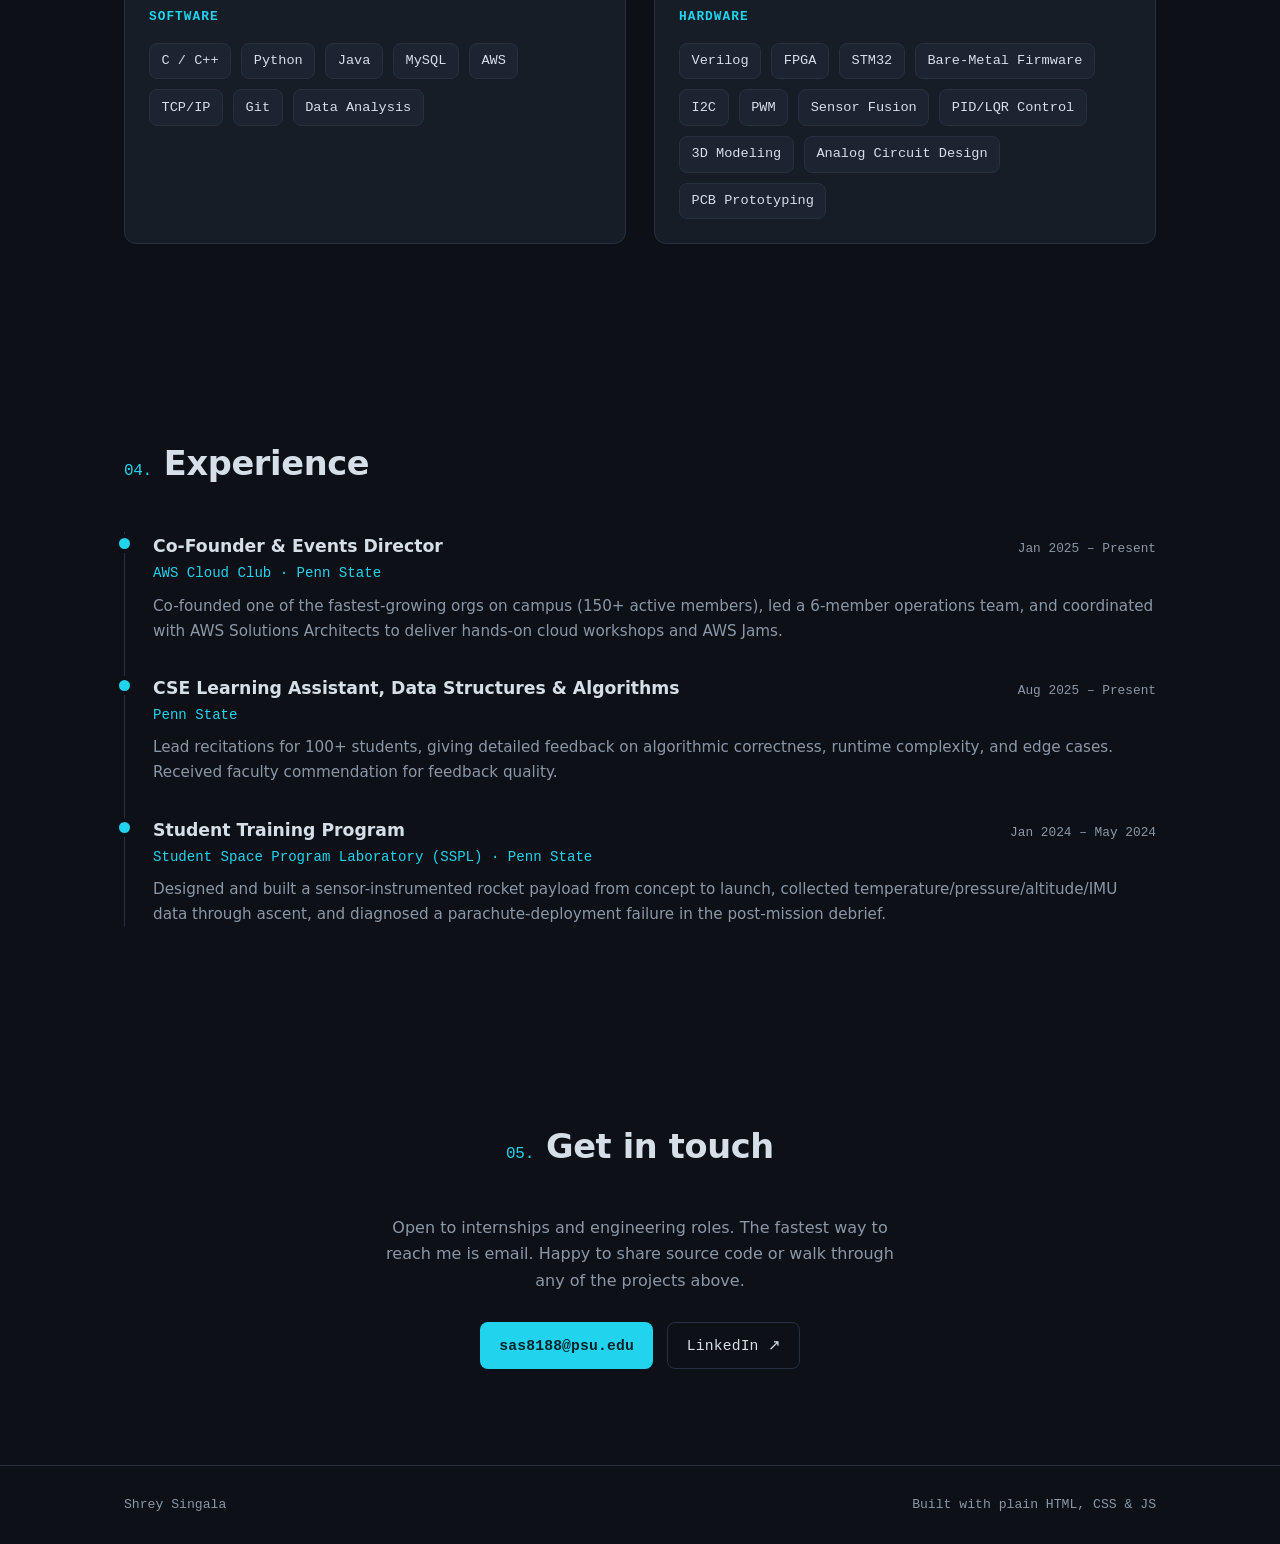
==== commit cb46c235: "Update hero mission statement Co-Authored-By: Claude Opus 4.8 <noreply@anthropic.com>" ====
--- a/index.html
+++ b/index.html
@@ -38,9 +38,11 @@
         <p class="hero__eyebrow">Computer Engineer · Penn State '27</p>
         <h1 class="hero__title">Shrey Singala</h1>
         <p class="hero__tagline">
-          I build real systems end to end, from <span class="hl">FPGAs</span> and
-          <span class="hl">embedded robotics</span> to <span class="hl">cloud infrastructure</span>.
-          Below are the projects, with the actual reports attached so you can read the work.
+          I build close to the metal: <span class="hl">FPGAs</span>, <span class="hl">embedded systems</span>,
+          and <span class="hl">real-time hardware design</span>. I like the problems where the constraints are
+          physical: timing, power, memory, the gap between what the datasheet promises and what the silicon
+          actually does. Below are the projects. This is where I've spent my time, and it's the work I'd want
+          to be judged on.
         </p>
         <div class="hero__cta">
           <a href="#projects" class="btn btn--accent">View Projects</a>
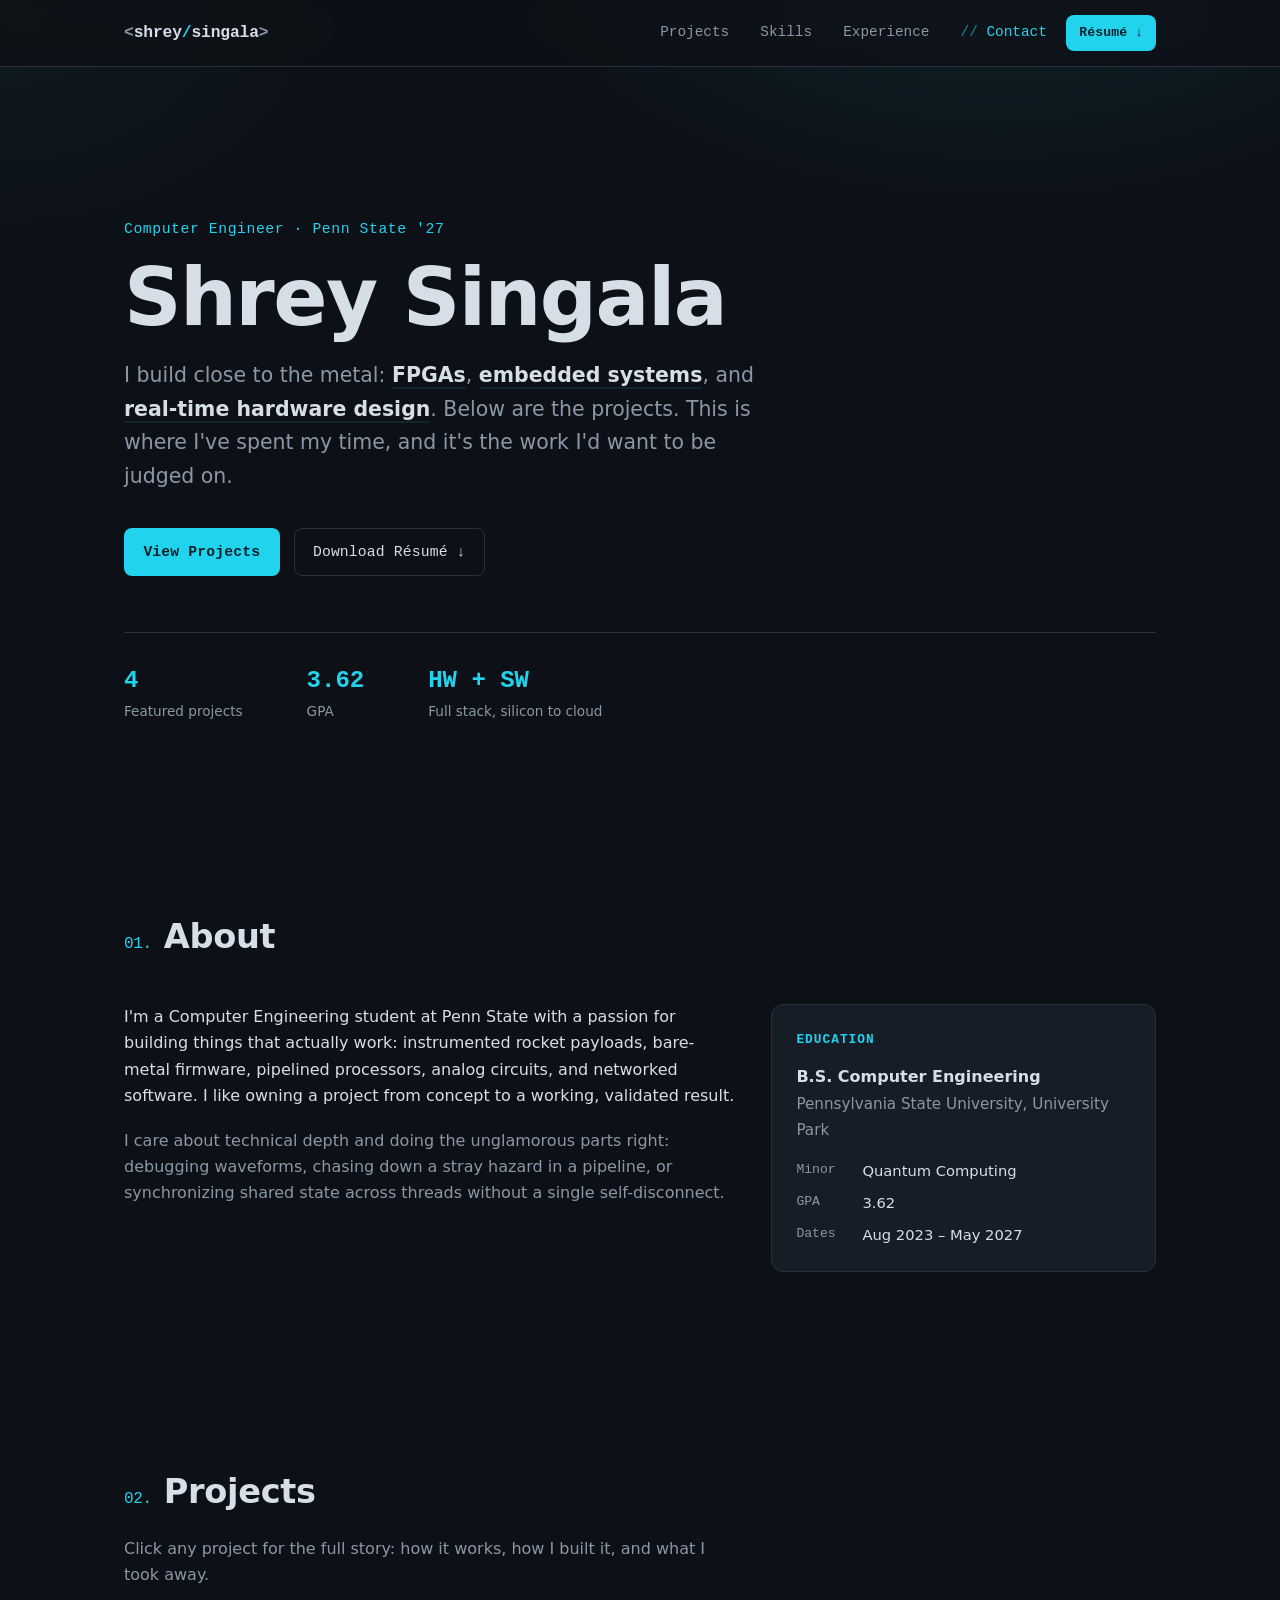
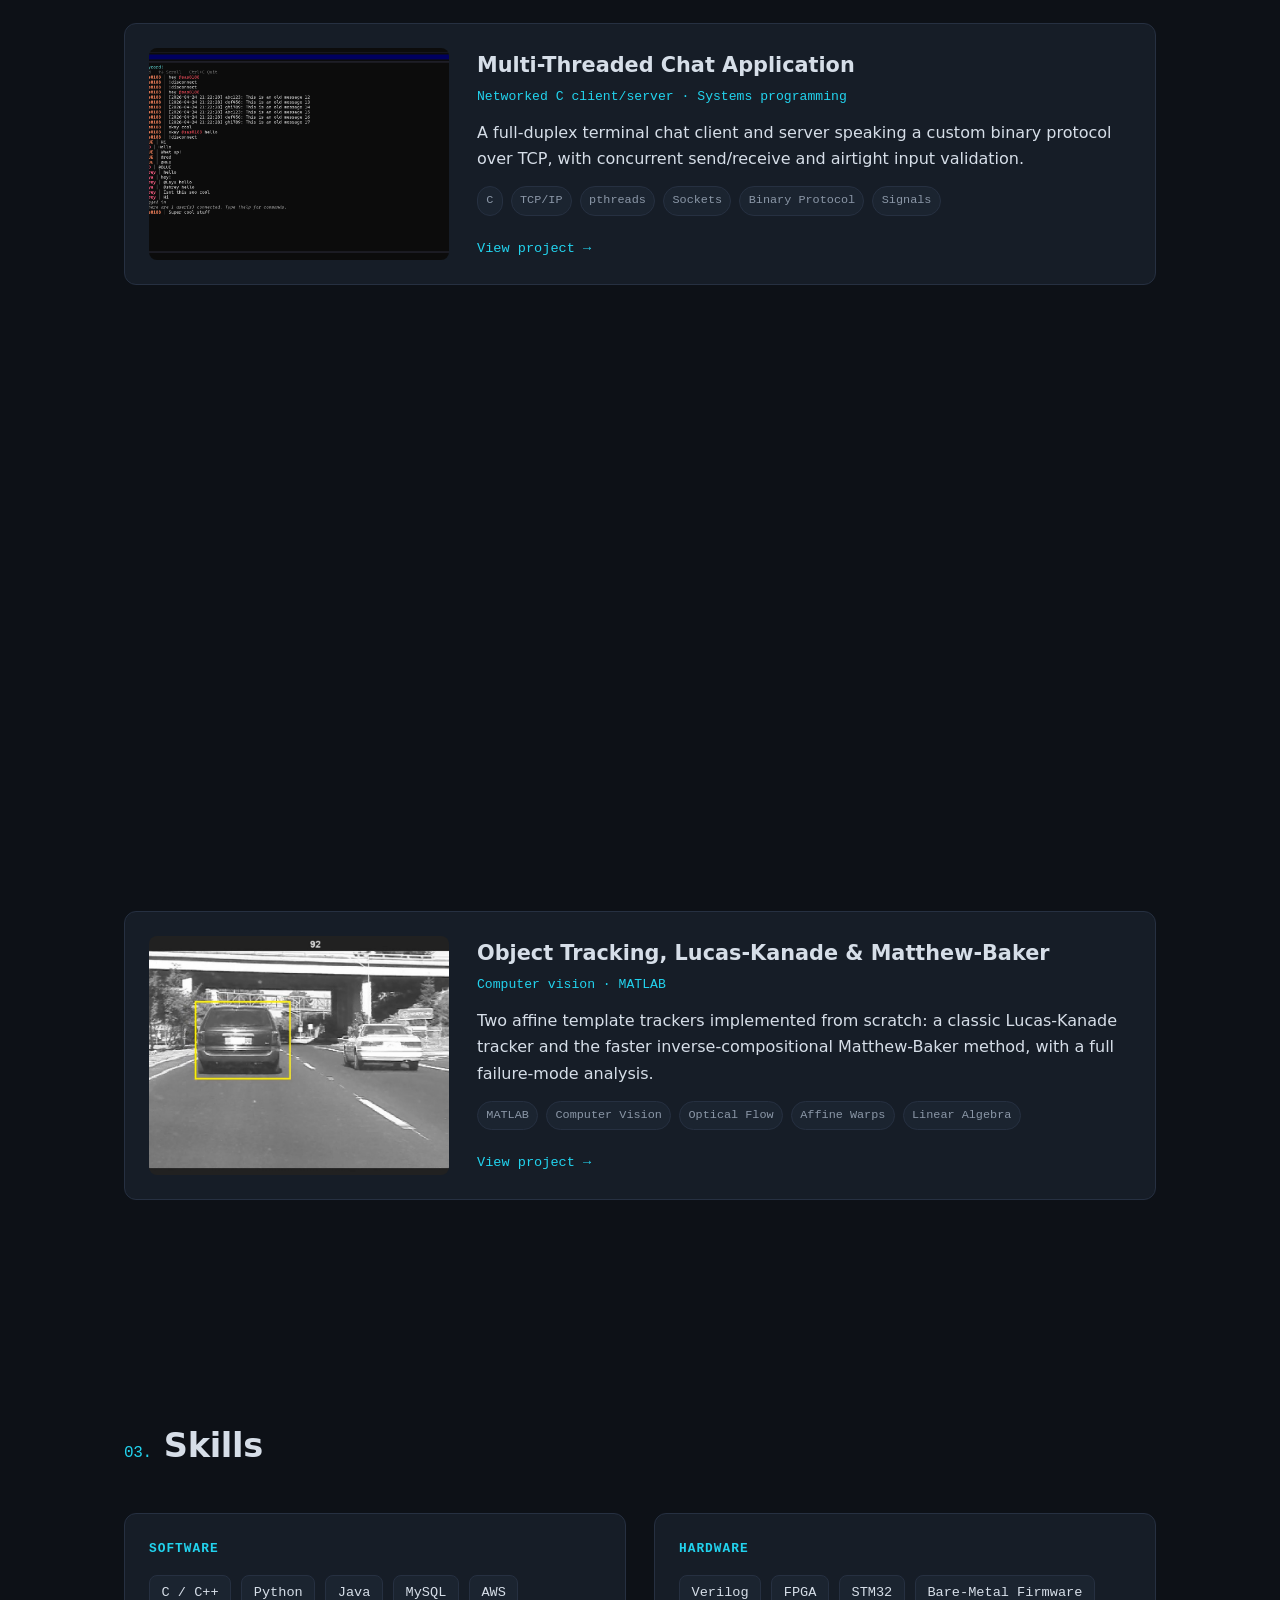
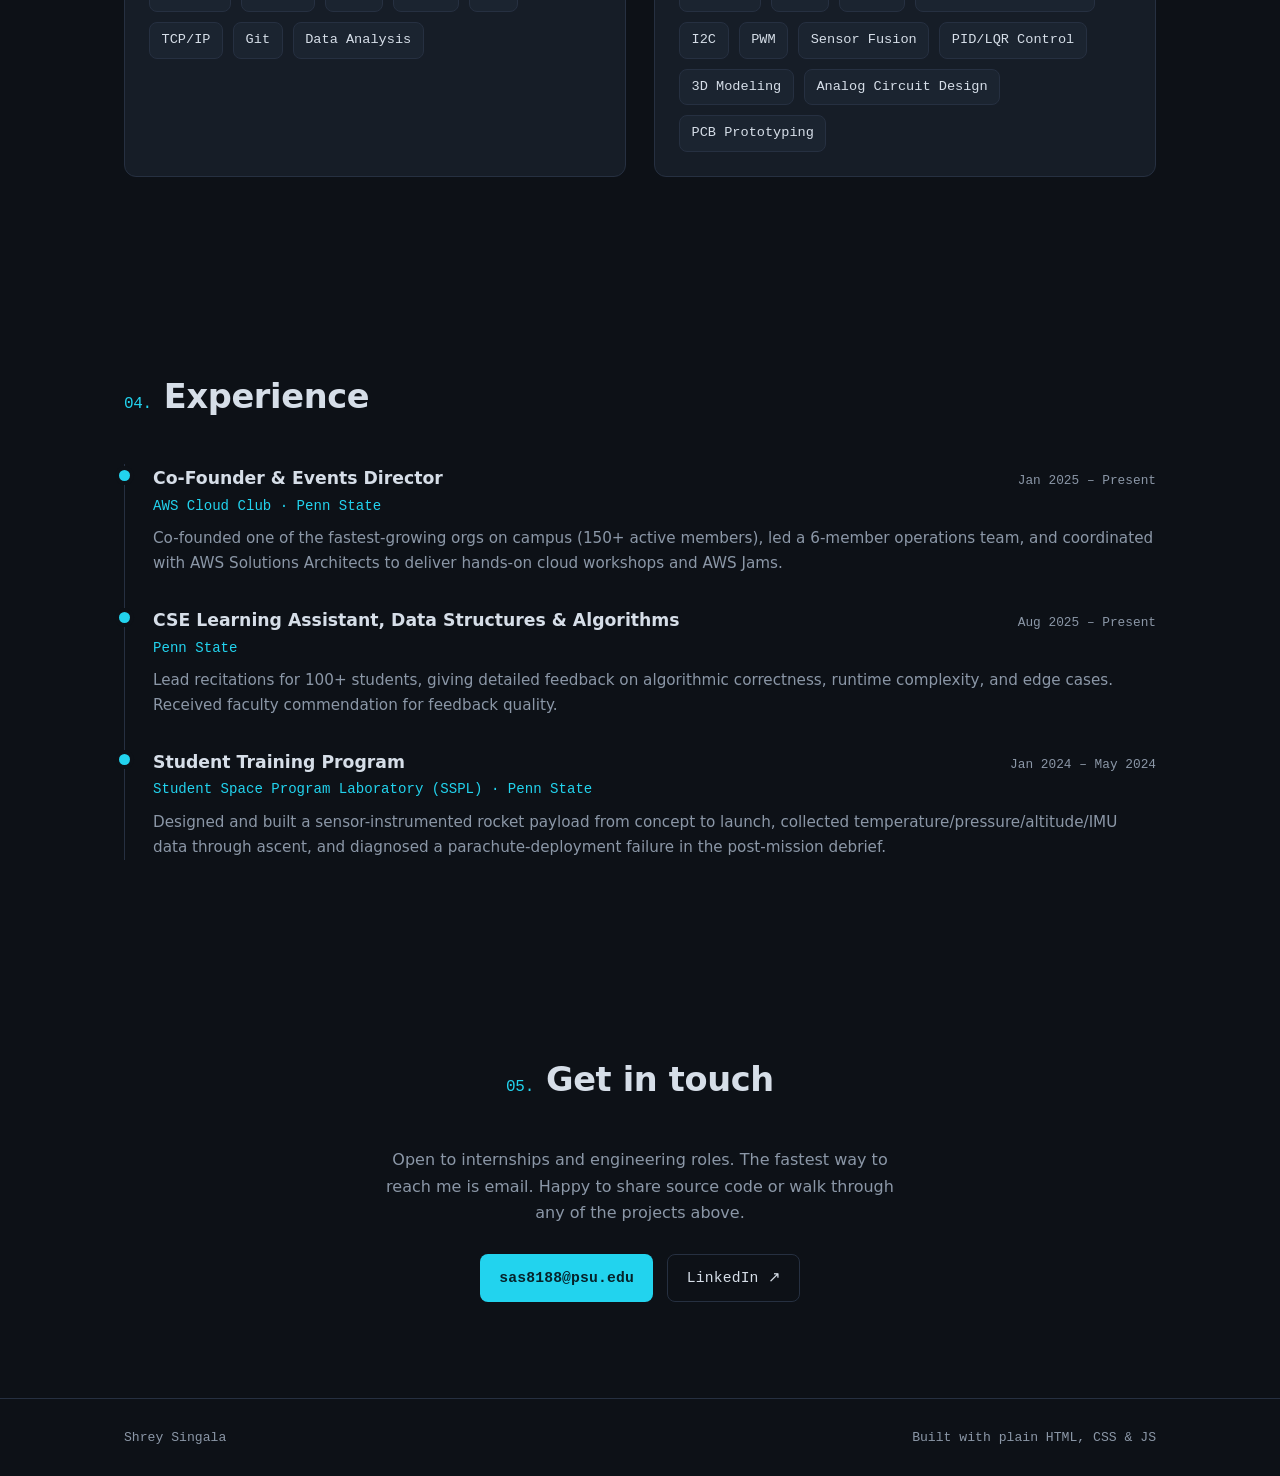
==== commit 275f672e: "Refactor hero tagline for clarity Removed redundant text about constraints and physical problems." ====
--- a/index.html
+++ b/index.html
@@ -39,9 +39,7 @@
         <h1 class="hero__title">Shrey Singala</h1>
         <p class="hero__tagline">
           I build close to the metal: <span class="hl">FPGAs</span>, <span class="hl">embedded systems</span>,
-          and <span class="hl">real-time hardware design</span>. I like the problems where the constraints are
-          physical: timing, power, memory, the gap between what the datasheet promises and what the silicon
-          actually does. Below are the projects. This is where I've spent my time, and it's the work I'd want
+          and <span class="hl">real-time hardware design</span>. Below are the projects. This is where I've spent my time, and it's the work I'd want
           to be judged on.
         </p>
         <div class="hero__cta">
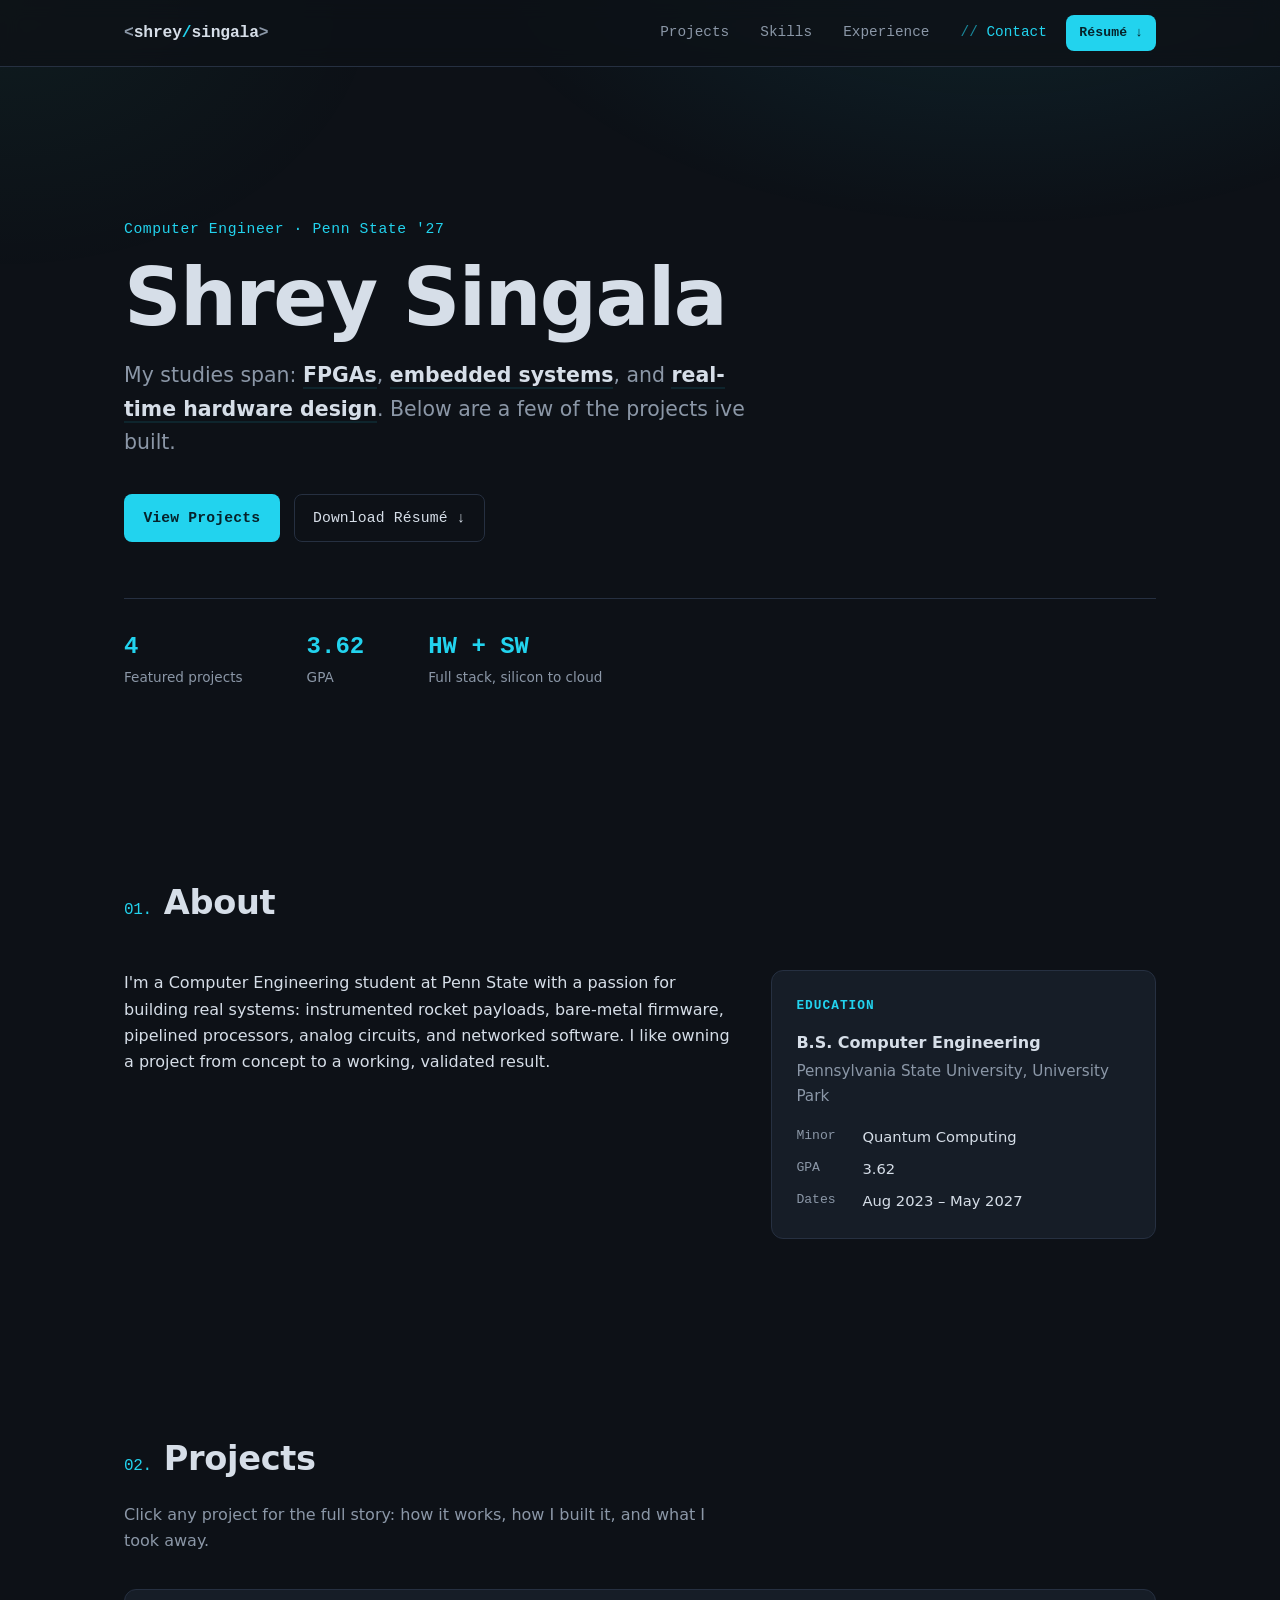
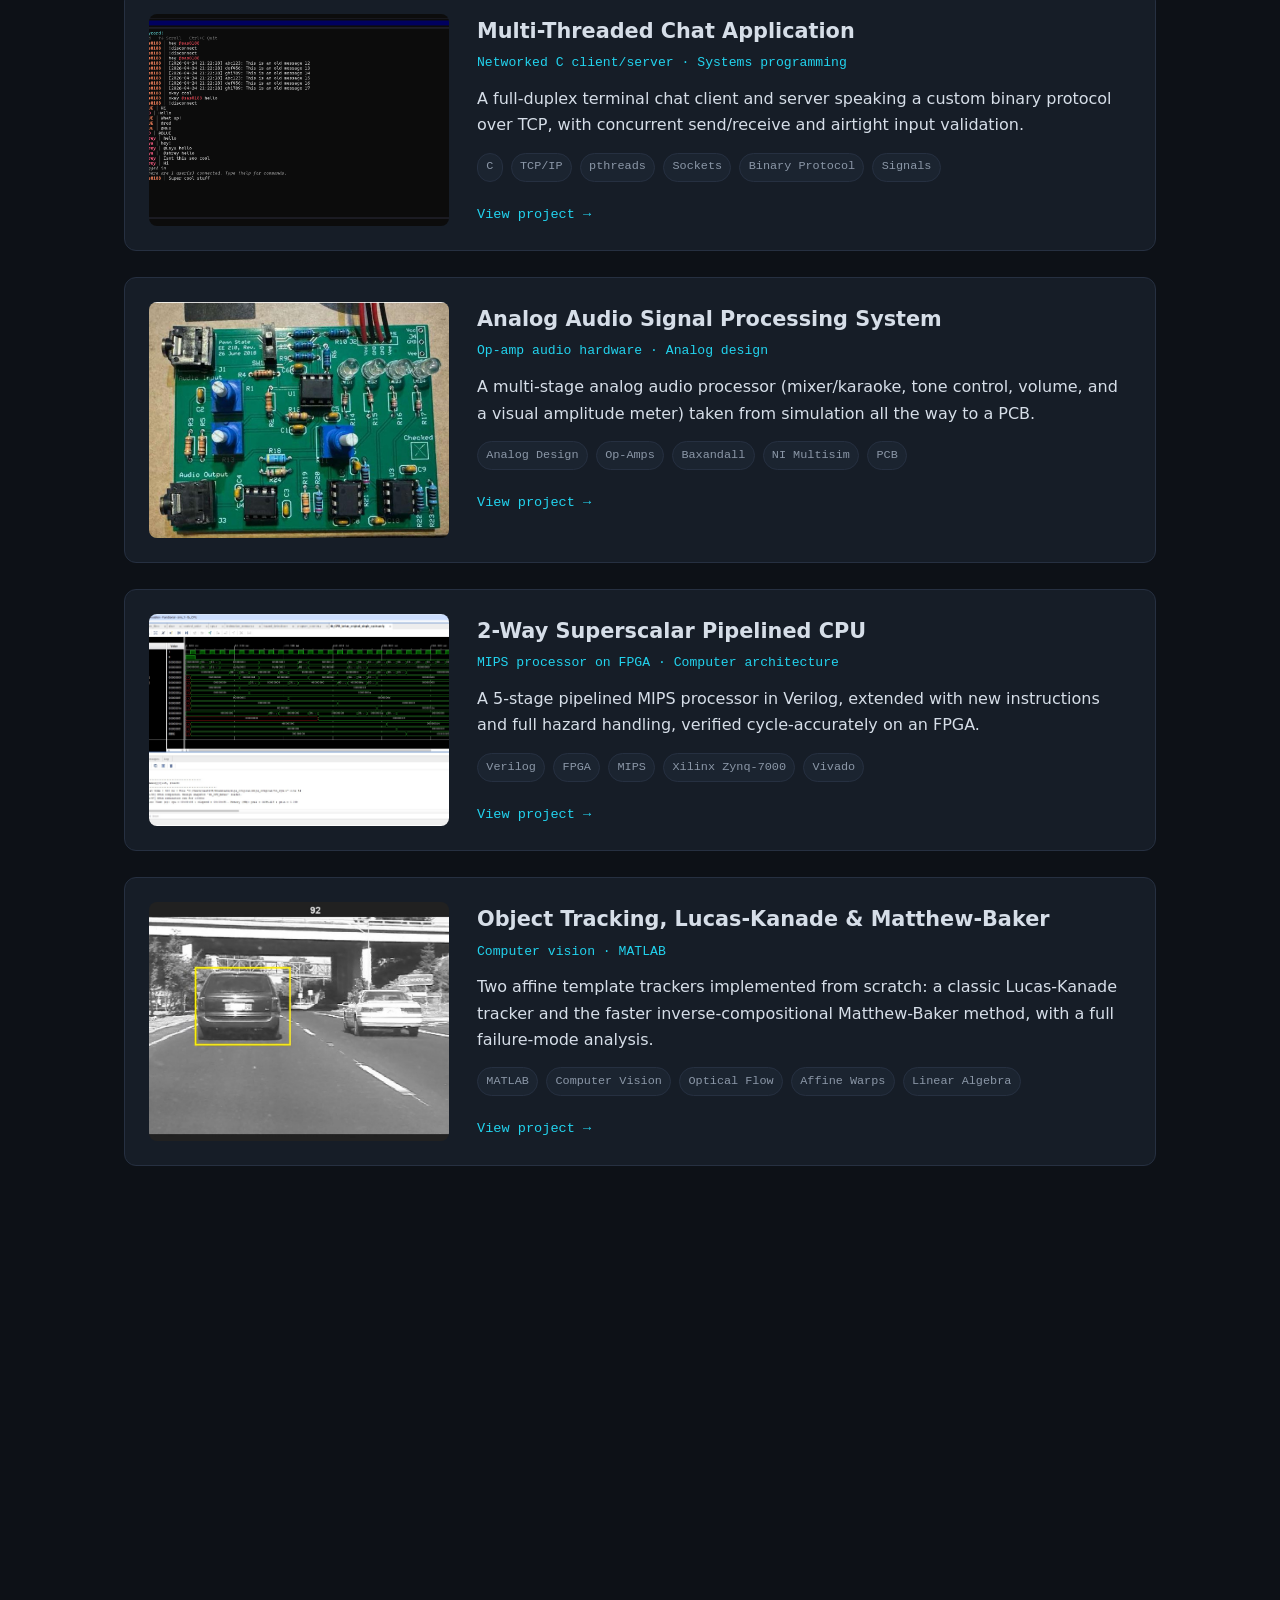
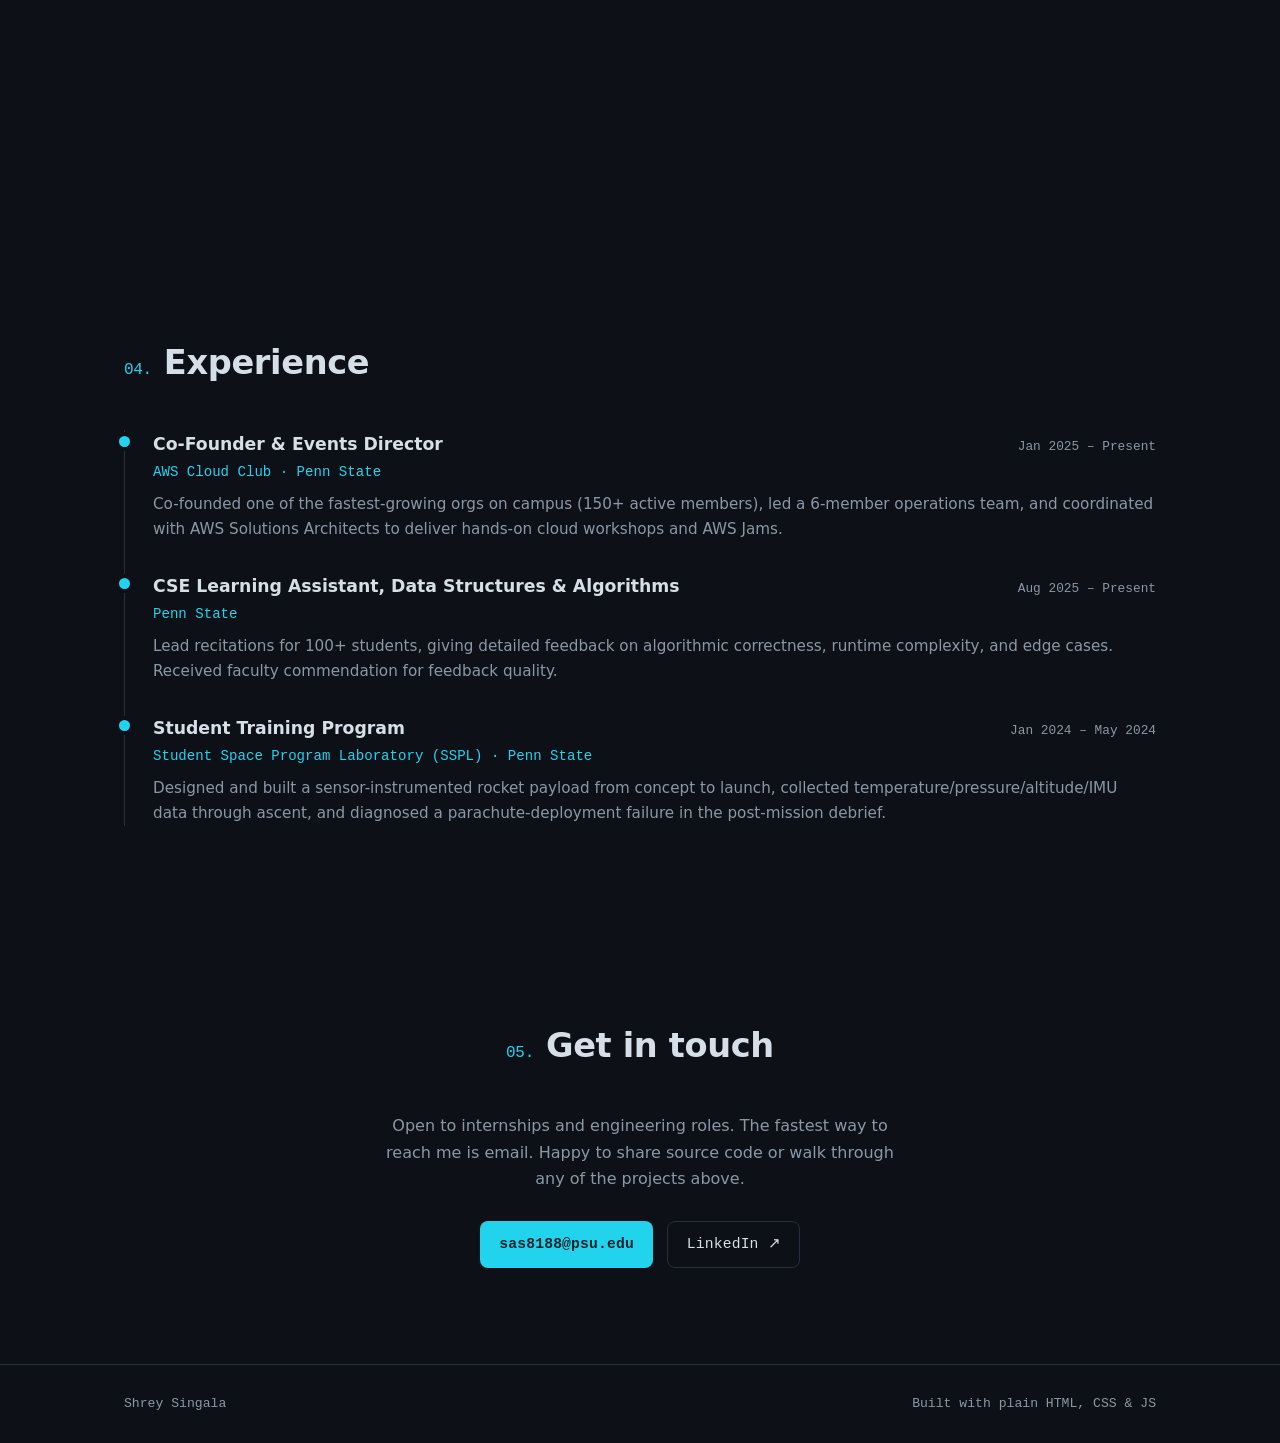
==== commit 932b3b71: "Revise hero section and about bio in index.html Updated the description of skills and projects for c" ====
--- a/index.html
+++ b/index.html
@@ -38,9 +38,8 @@
         <p class="hero__eyebrow">Computer Engineer · Penn State '27</p>
         <h1 class="hero__title">Shrey Singala</h1>
         <p class="hero__tagline">
-          I build close to the metal: <span class="hl">FPGAs</span>, <span class="hl">embedded systems</span>,
-          and <span class="hl">real-time hardware design</span>. Below are the projects. This is where I've spent my time, and it's the work I'd want
-          to be judged on.
+          My studies span: <span class="hl">FPGAs</span>, <span class="hl">embedded systems</span>,
+          and <span class="hl">real-time hardware design</span>. Below are a few of the projects ive built. 
         </p>
         <div class="hero__cta">
           <a href="#projects" class="btn btn--accent">View Projects</a>
@@ -61,15 +60,9 @@
         <div class="about__grid">
           <div class="about__bio">
             <p>
-              I'm a Computer Engineering student at Penn State with a passion for building things that
-              actually work: instrumented rocket payloads, bare-metal firmware, pipelined processors,
+              I'm a Computer Engineering student at Penn State with a passion for building real systems: instrumented rocket payloads, bare-metal firmware, pipelined processors,
               analog circuits, and networked software. I like owning a project from concept to a
               working, validated result.
-            </p>
-            <p>
-              I care about technical depth and doing the unglamorous parts right: debugging waveforms,
-              chasing down a stray hazard in a pipeline, or synchronizing shared state across threads
-              without a single self-disconnect.
             </p>
           </div>
           <aside class="about__card">
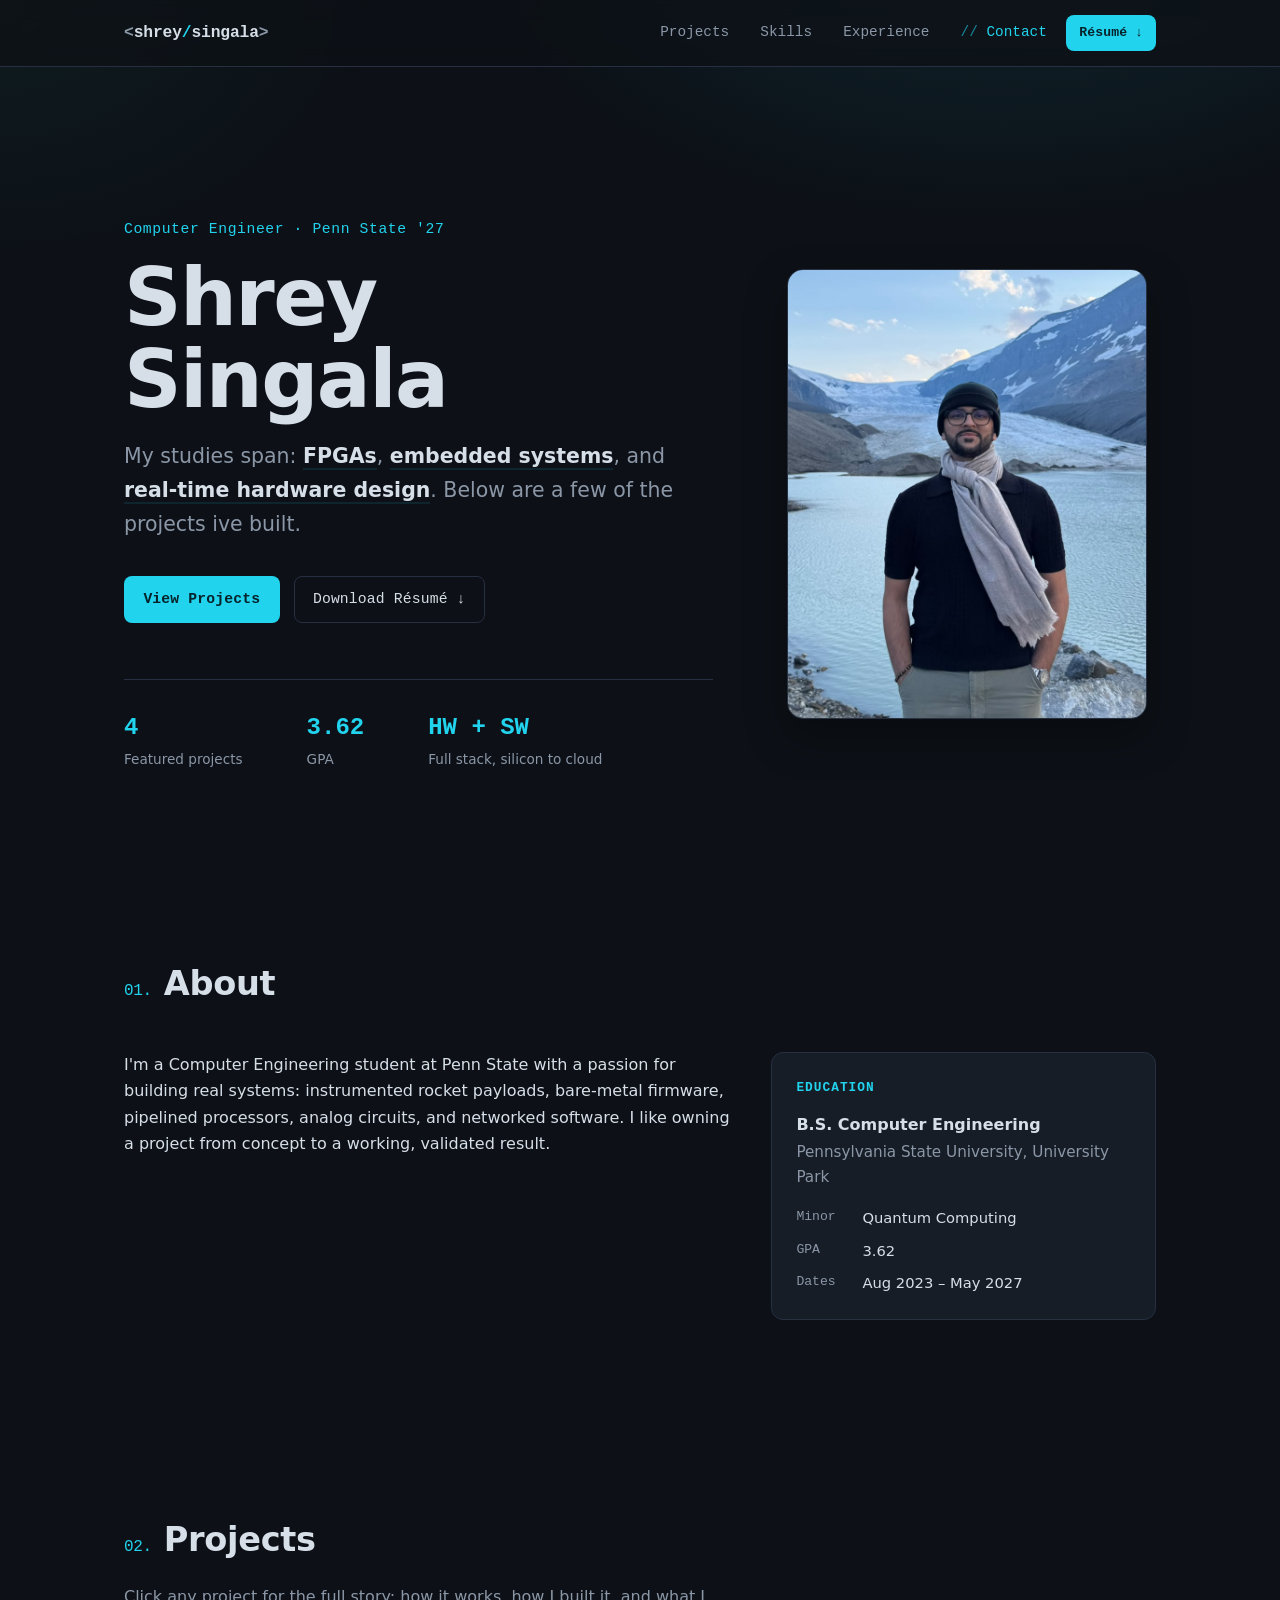
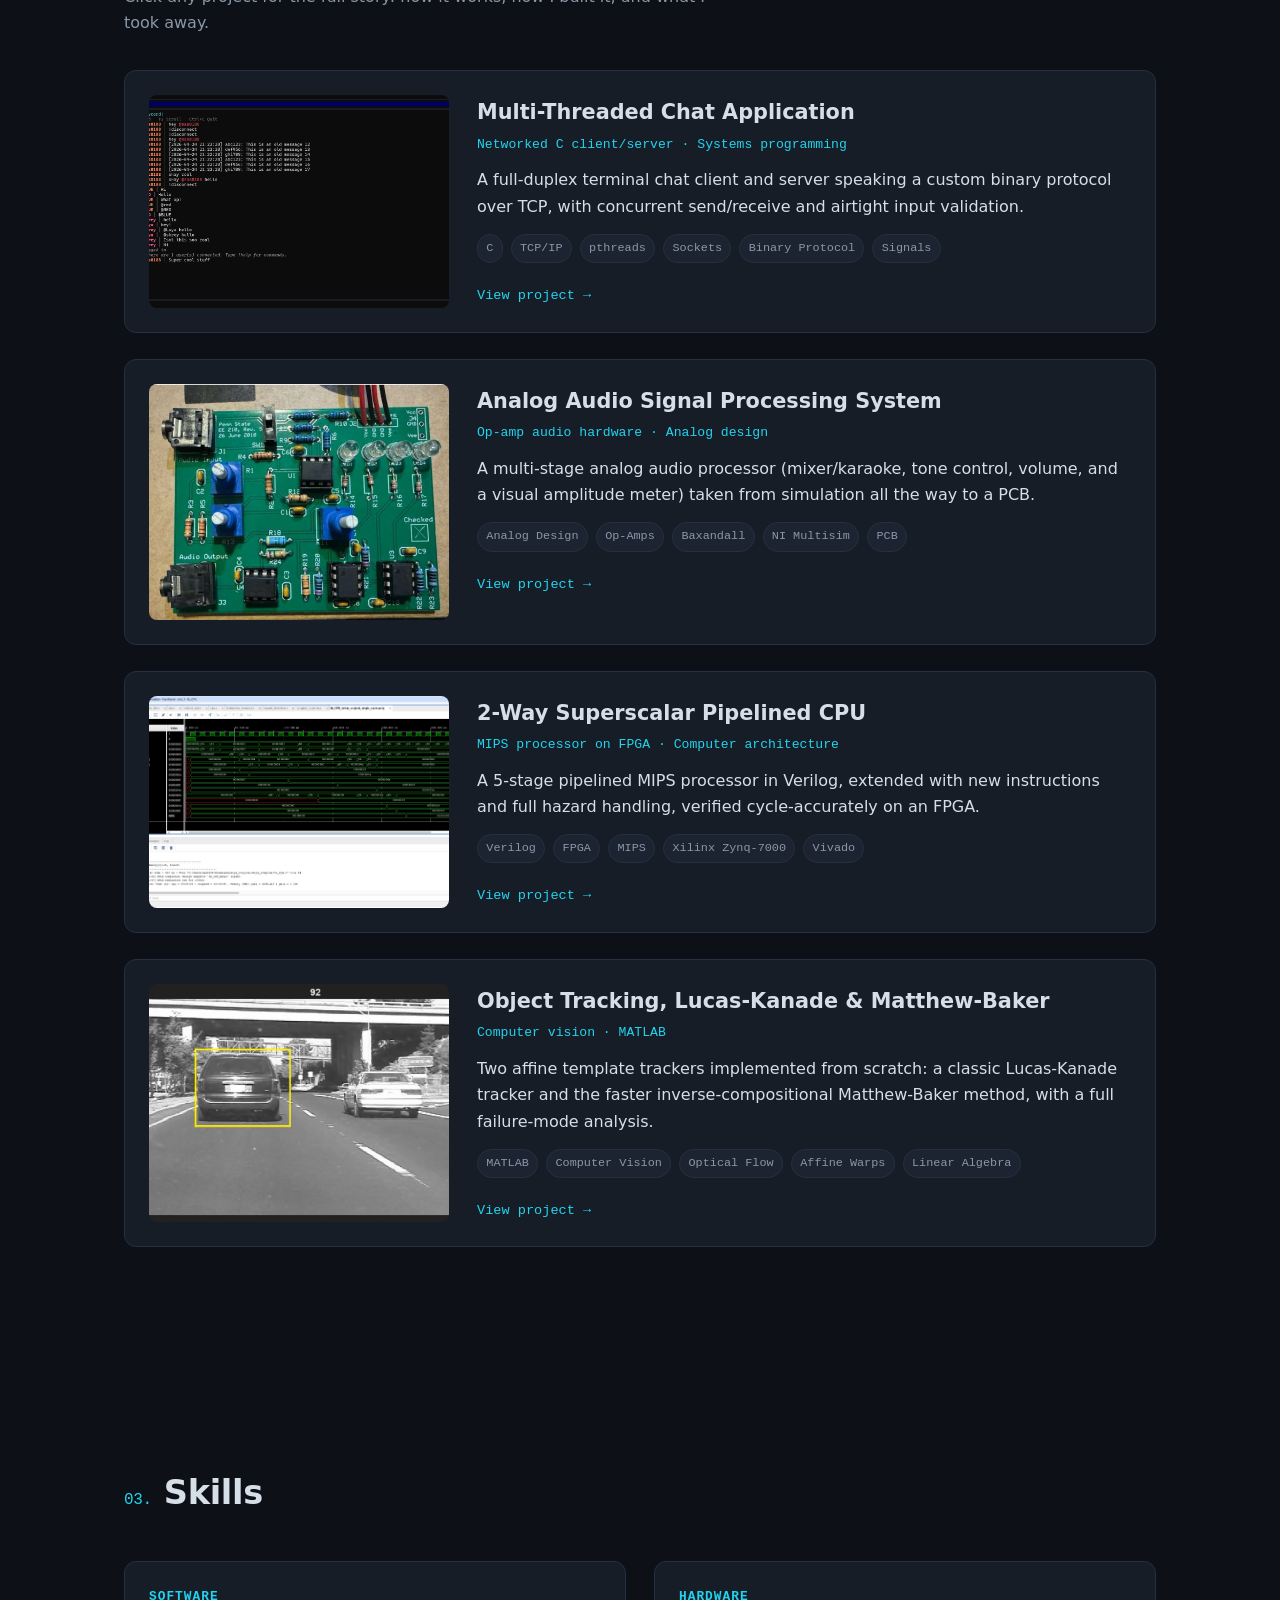
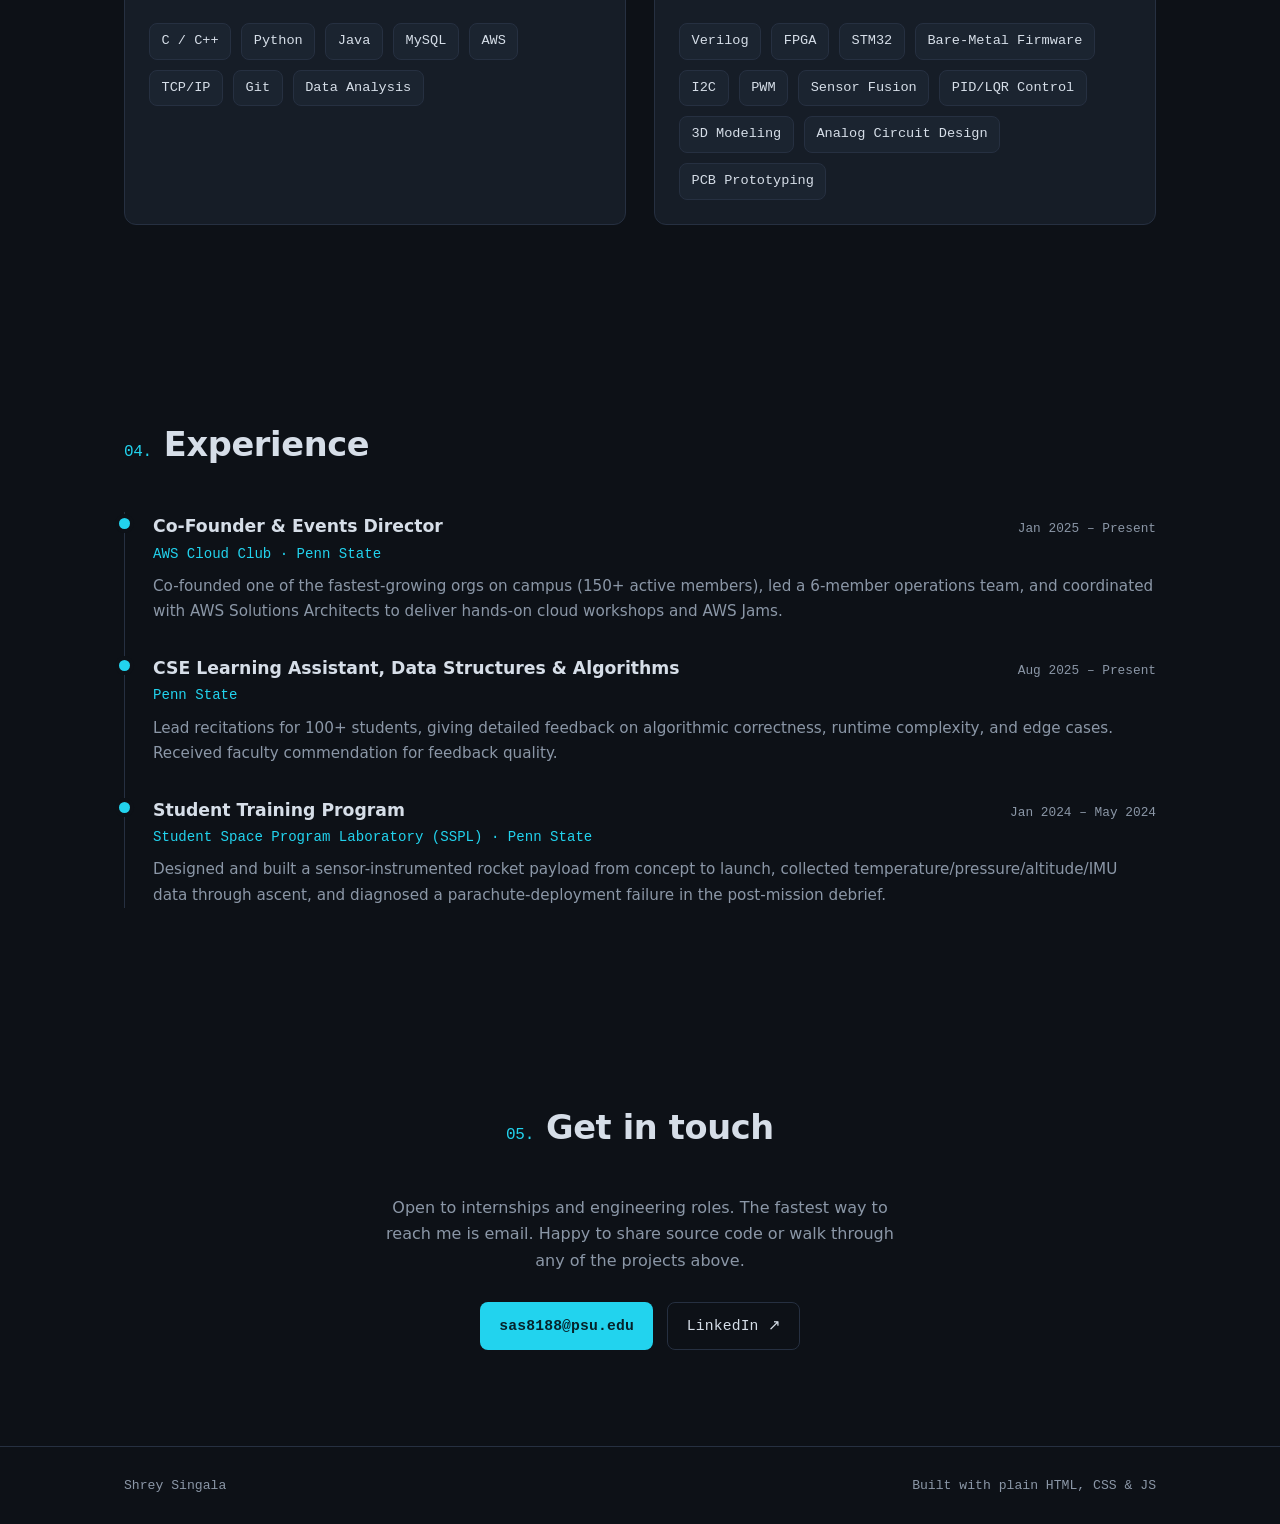
==== commit 441a94b7: "Add hero portrait photo beside name Co-Authored-By: Claude Opus 4.8 <noreply@anthropic.com>" ====
--- a/index.html
+++ b/index.html
@@ -35,21 +35,26 @@
     <!-- ===================== HERO ===================== -->
     <section class="hero">
       <div class="container hero__inner reveal">
-        <p class="hero__eyebrow">Computer Engineer · Penn State '27</p>
-        <h1 class="hero__title">Shrey Singala</h1>
-        <p class="hero__tagline">
-          My studies span: <span class="hl">FPGAs</span>, <span class="hl">embedded systems</span>,
-          and <span class="hl">real-time hardware design</span>. Below are a few of the projects ive built. 
-        </p>
-        <div class="hero__cta">
-          <a href="#projects" class="btn btn--accent">View Projects</a>
-          <a href="assets/resume/Shrey_Singala.pdf" class="btn btn--ghost" target="_blank" rel="noopener">Download Résumé ↓</a>
-        </div>
-        <ul class="hero__stats">
-          <li><span class="hero__stat-num">4</span><span class="hero__stat-label">Featured projects</span></li>
-          <li><span class="hero__stat-num">3.62</span><span class="hero__stat-label">GPA</span></li>
-          <li><span class="hero__stat-num">HW + SW</span><span class="hero__stat-label">Full stack, silicon to cloud</span></li>
-        </ul>
+        <div class="hero__text">
+          <p class="hero__eyebrow">Computer Engineer · Penn State '27</p>
+          <h1 class="hero__title">Shrey Singala</h1>
+          <p class="hero__tagline">
+            My studies span: <span class="hl">FPGAs</span>, <span class="hl">embedded systems</span>,
+            and <span class="hl">real-time hardware design</span>. Below are a few of the projects ive built.
+          </p>
+          <div class="hero__cta">
+            <a href="#projects" class="btn btn--accent">View Projects</a>
+            <a href="assets/resume/Shrey_Singala.pdf" class="btn btn--ghost" target="_blank" rel="noopener">Download Résumé ↓</a>
+          </div>
+          <ul class="hero__stats">
+            <li><span class="hero__stat-num">4</span><span class="hero__stat-label">Featured projects</span></li>
+            <li><span class="hero__stat-num">3.62</span><span class="hero__stat-label">GPA</span></li>
+            <li><span class="hero__stat-num">HW + SW</span><span class="hero__stat-label">Full stack, silicon to cloud</span></li>
+          </ul>
+        </div>
+        <figure class="hero__photo">
+          <img src="assets/img/shrey-photo.jpeg" alt="Shrey Singala" loading="eager" />
+        </figure>
       </div>
     </section>
 
--- a/css/styles.css
+++ b/css/styles.css
@@ -154,6 +154,27 @@
 
 /* ---------- hero ---------- */
 .hero { padding: clamp(70px, 13vw, 150px) 0 clamp(50px, 8vw, 90px); }
+.hero__inner {
+  display: grid;
+  grid-template-columns: 1fr;
+  gap: clamp(32px, 6vw, 64px);
+  align-items: center;
+}
+@media (min-width: 860px) {
+  .hero__inner { grid-template-columns: 1.4fr .9fr; }
+}
+.hero__photo { margin: 0; }
+.hero__photo img {
+  display: block;
+  width: 100%;
+  max-width: 360px;
+  margin-inline: auto;
+  aspect-ratio: 4 / 5;
+  object-fit: cover;
+  border-radius: 16px;
+  border: 1px solid var(--border);
+  box-shadow: 0 18px 40px rgba(0, 0, 0, .35);
+}
 .hero__eyebrow {
   font-family: var(--mono);
   color: var(--accent);
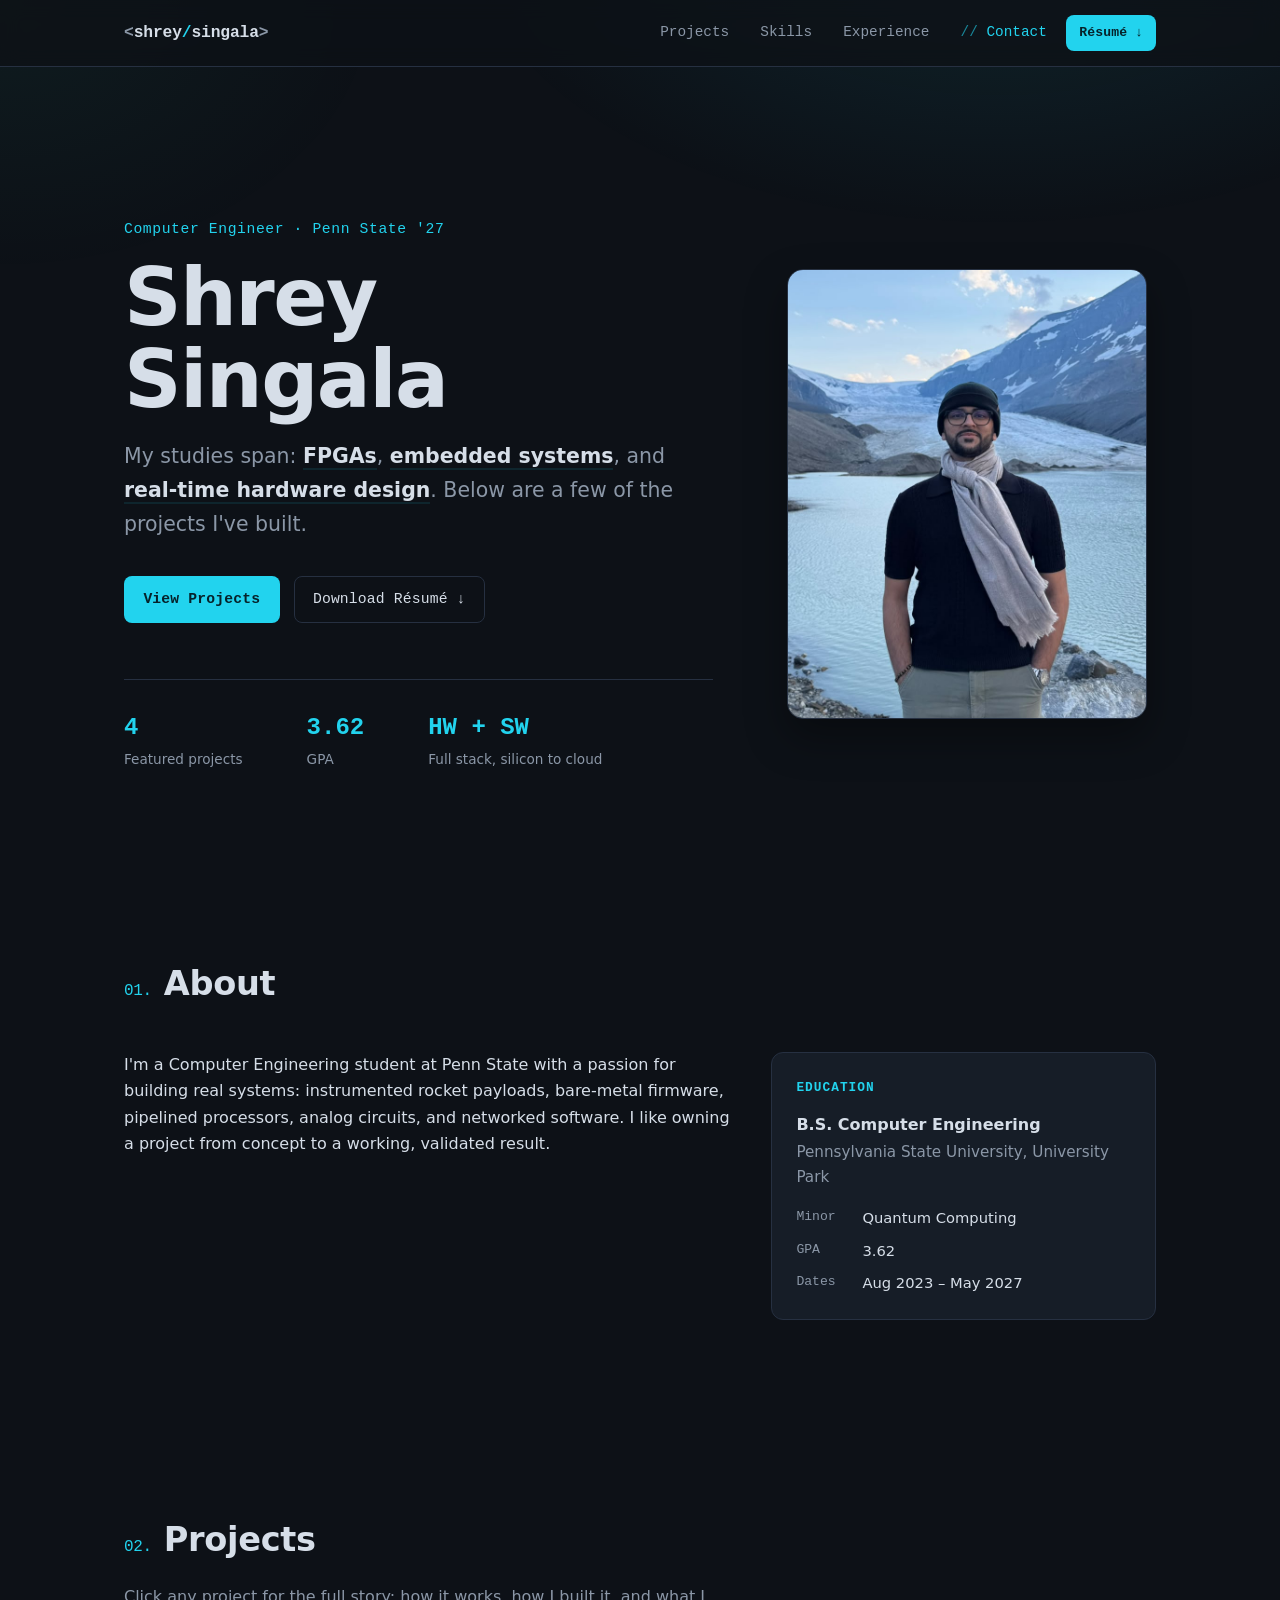
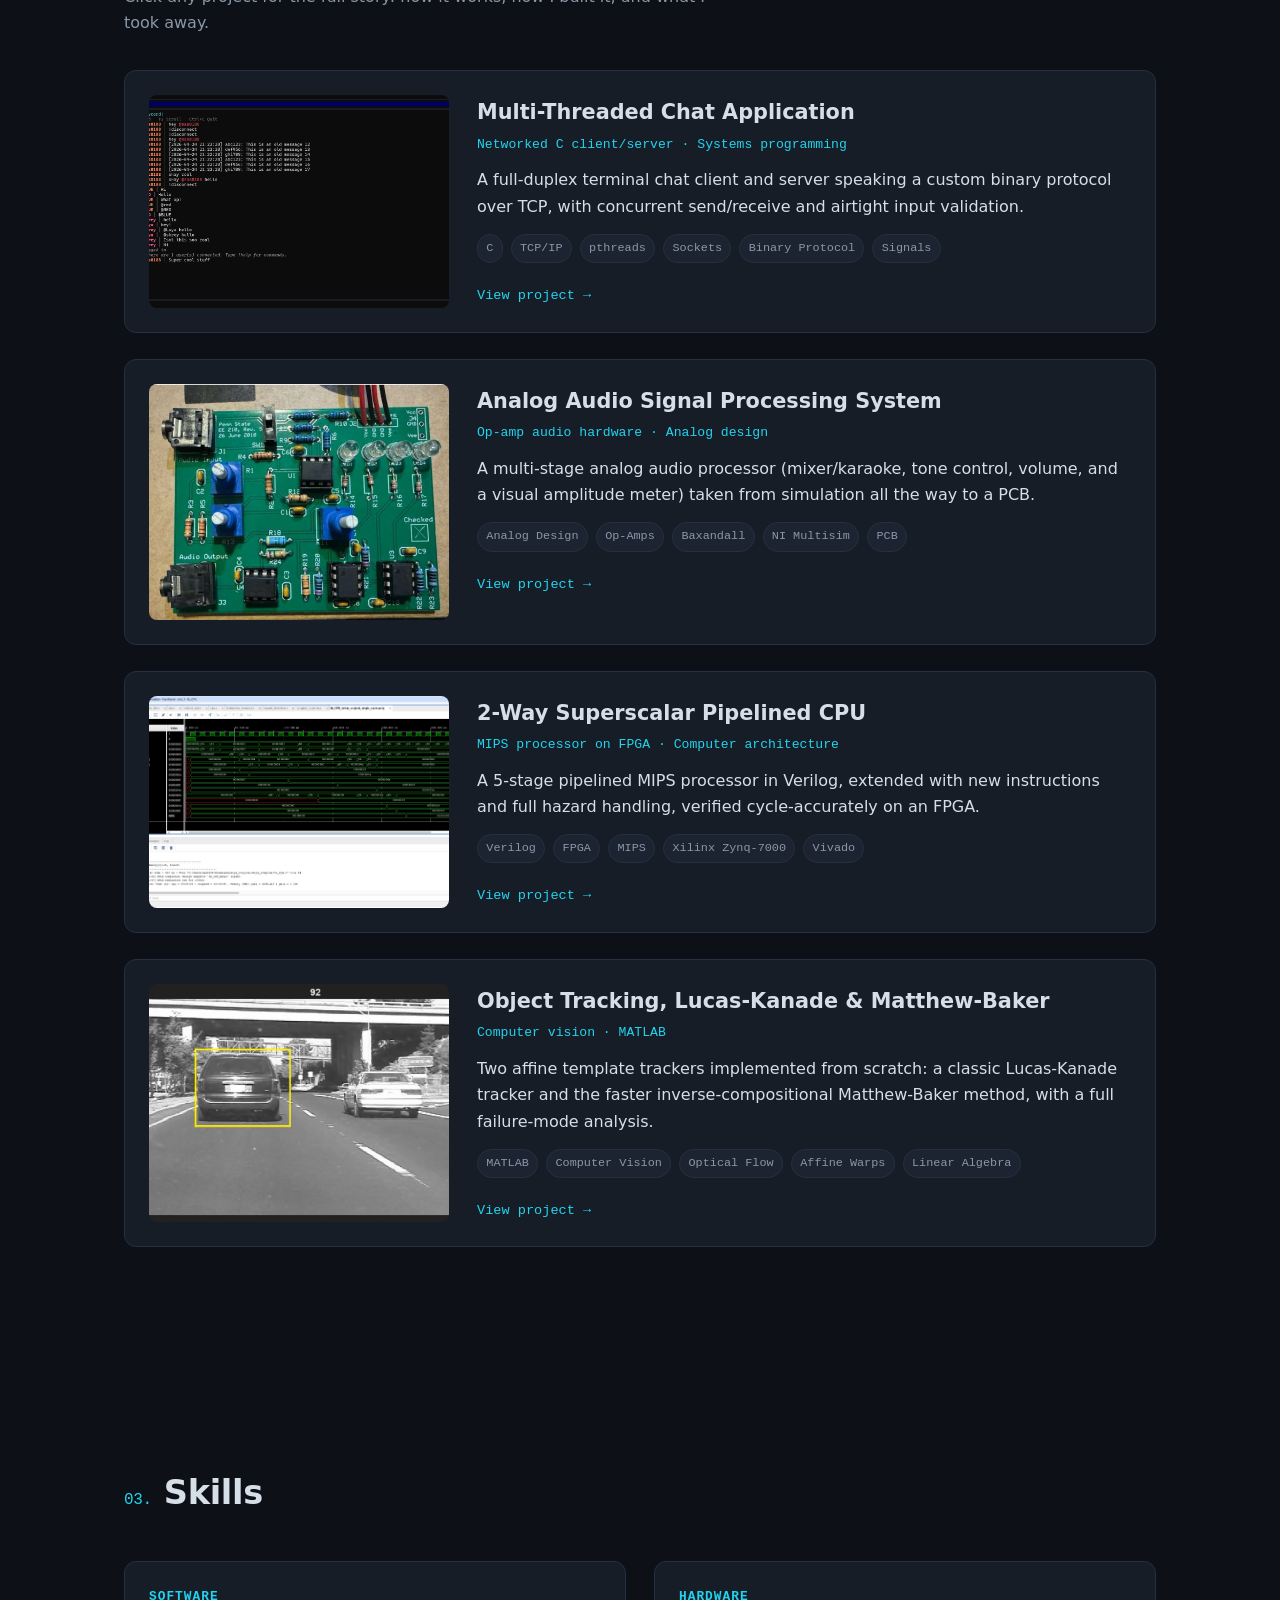
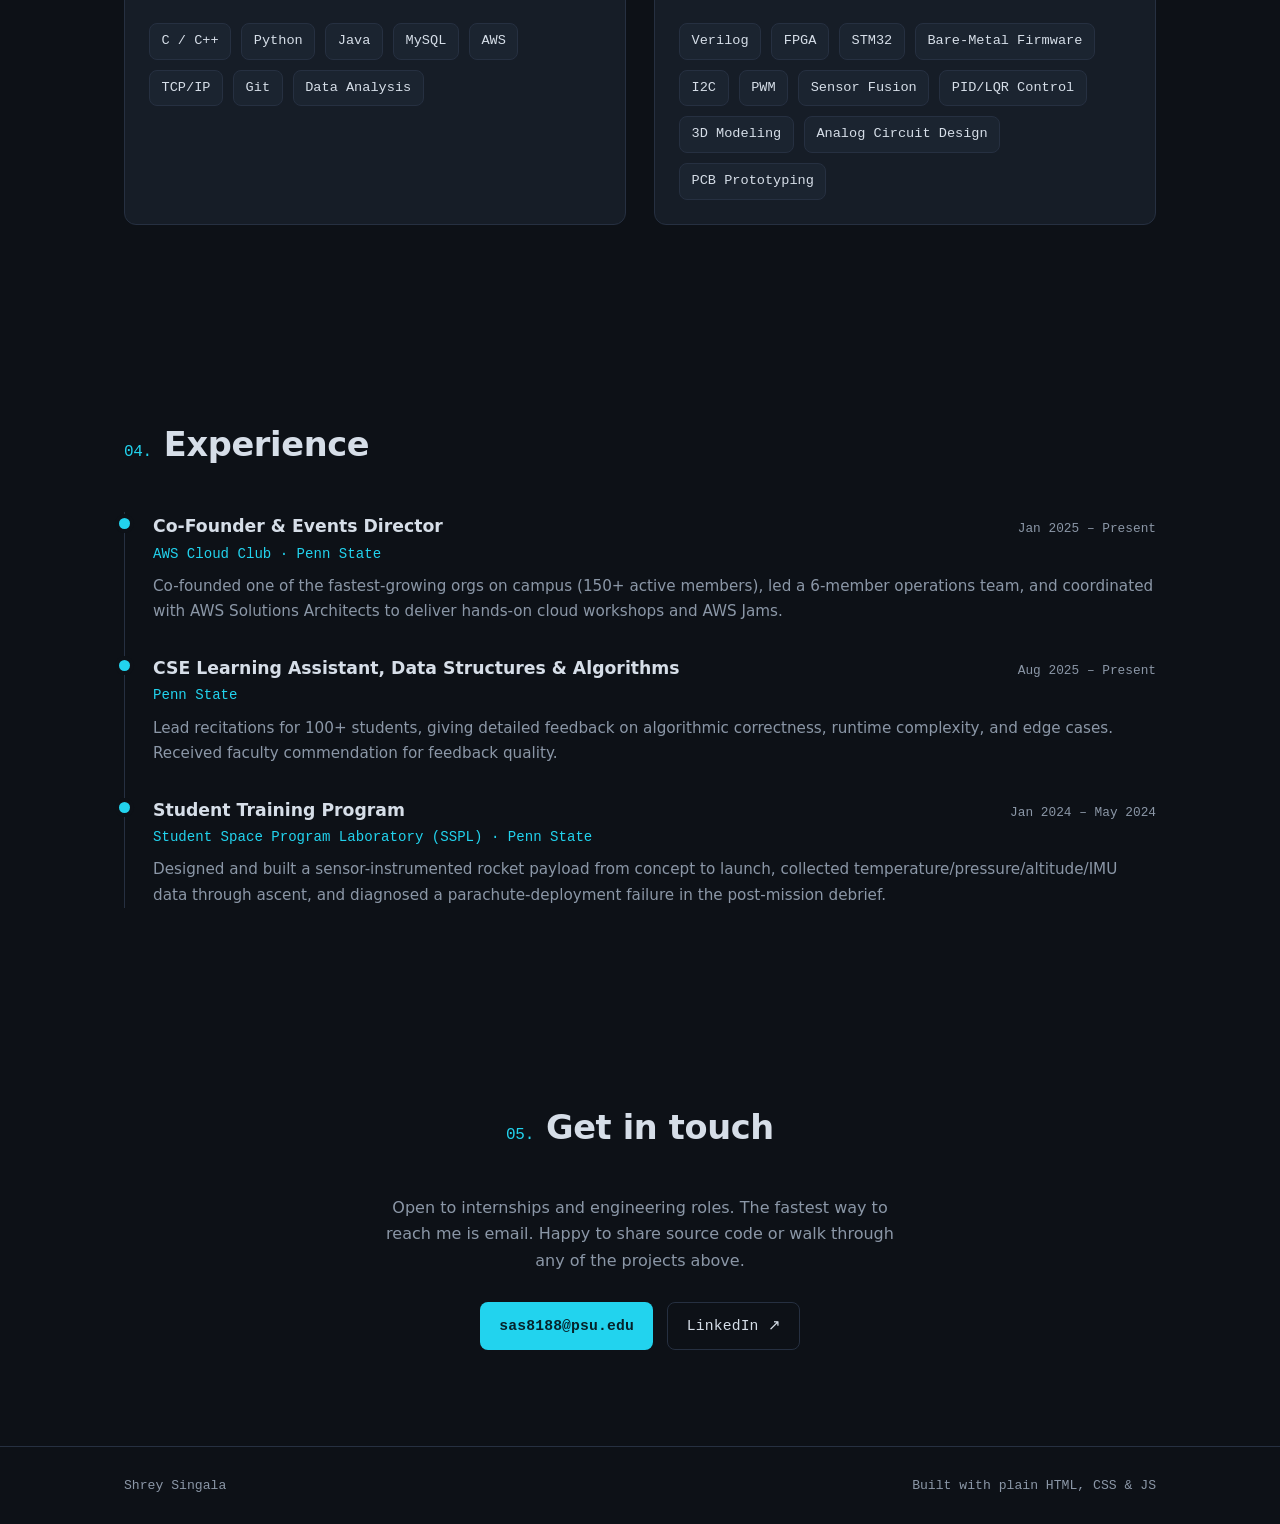
==== commit a237c28b: "Fix apostrophe in hero tagline (ive -> I've) Co-Authored-By: Claude Opus 4.8 <noreply@anthropic.com>" ====
--- a/index.html
+++ b/index.html
@@ -40,7 +40,7 @@
           <h1 class="hero__title">Shrey Singala</h1>
           <p class="hero__tagline">
             My studies span: <span class="hl">FPGAs</span>, <span class="hl">embedded systems</span>,
-            and <span class="hl">real-time hardware design</span>. Below are a few of the projects ive built.
+            and <span class="hl">real-time hardware design</span>. Below are a few of the projects I've built.
           </p>
           <div class="hero__cta">
             <a href="#projects" class="btn btn--accent">View Projects</a>
